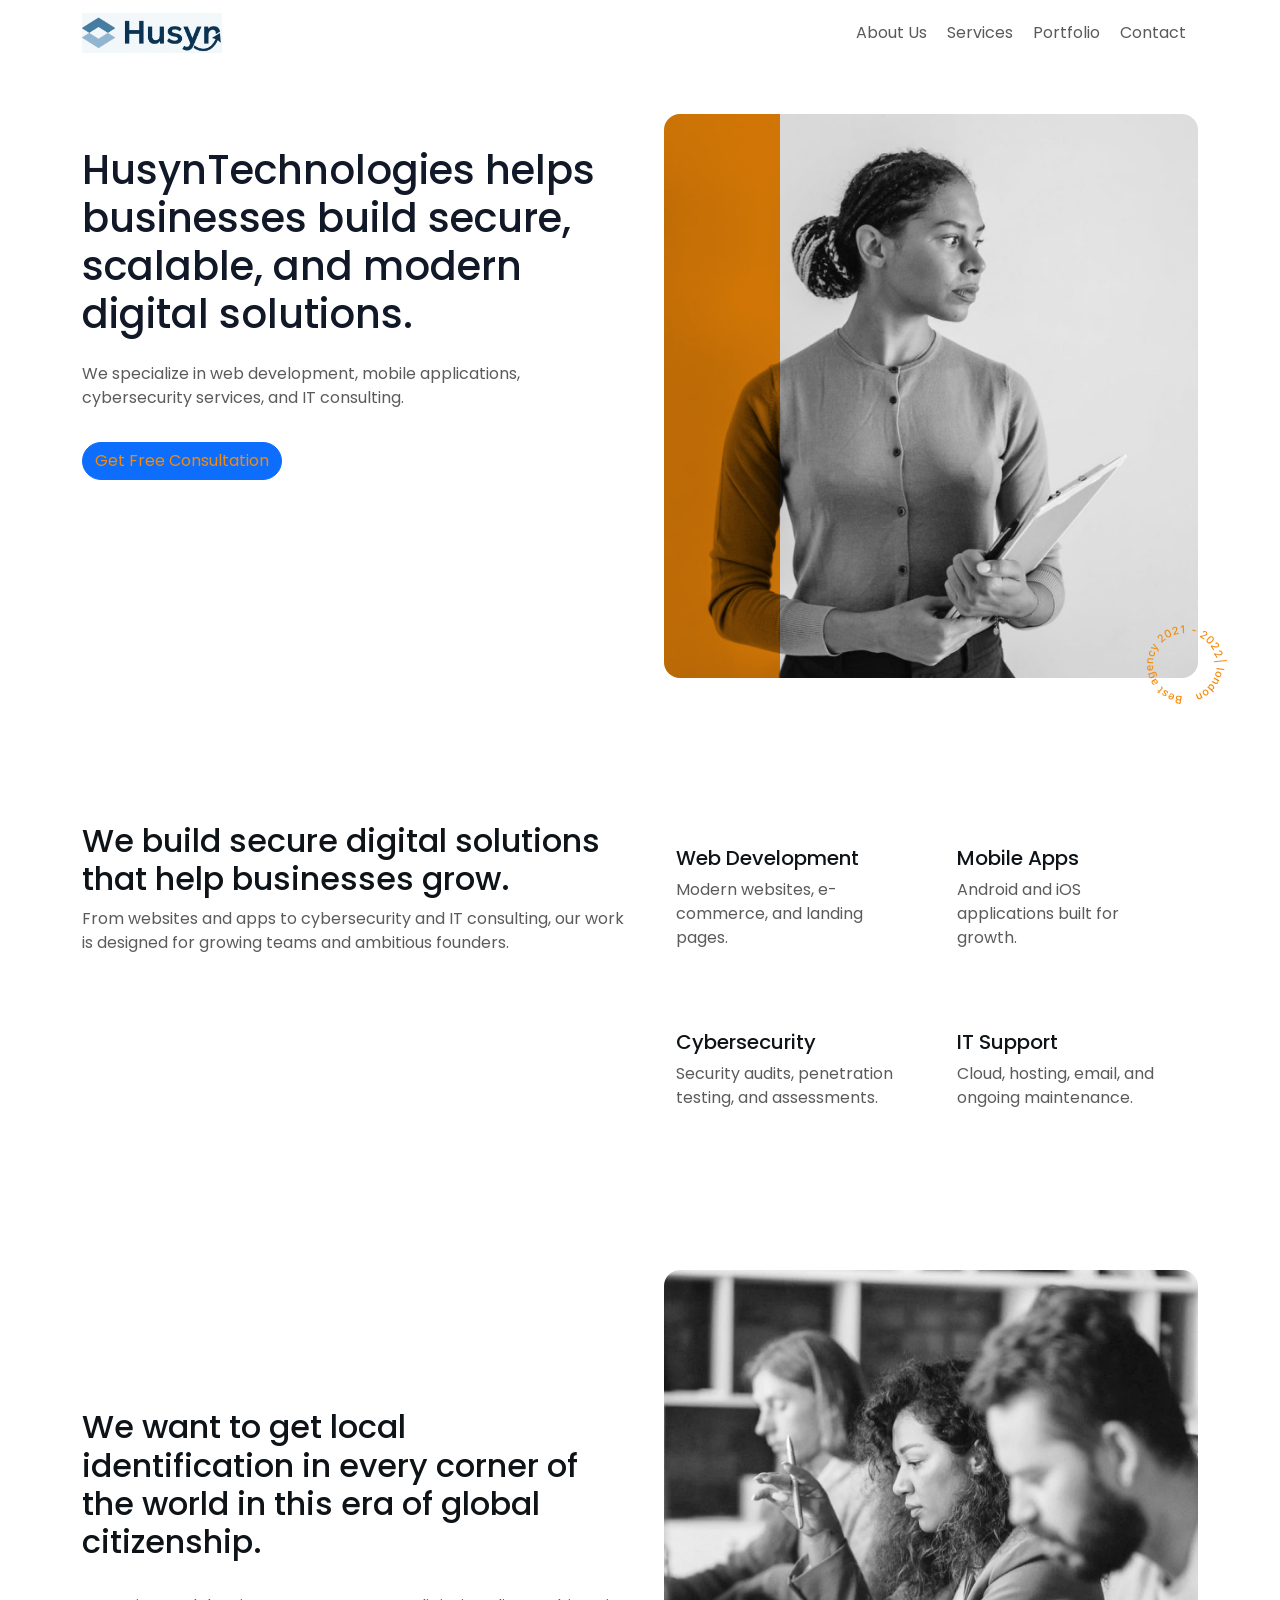
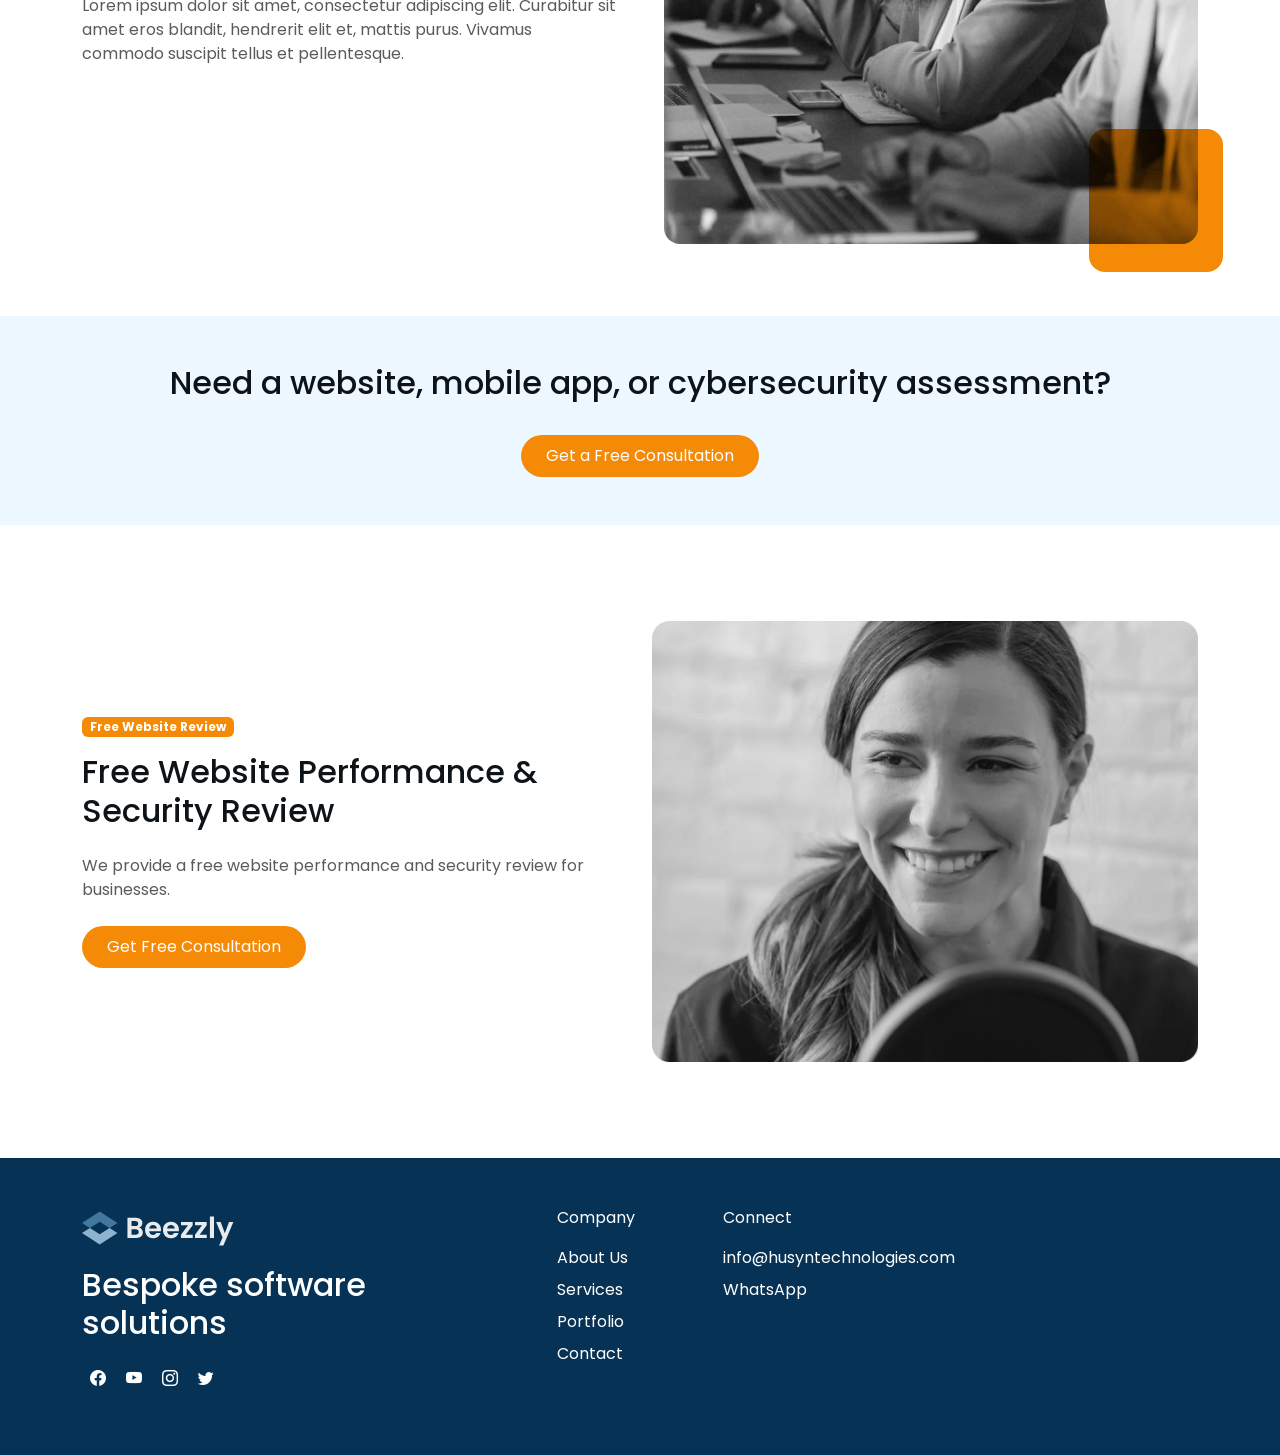
==== aboutUs.html @ f17c9bf9 "Add files via upload" ====
<!DOCTYPE html>
<html lang="en">
  <head>
    <meta charset="UTF-8" />
    <meta http-equiv="X-UA-Compatible" content="IE=edge" />
    <meta name="viewport" content="width=device-width, initial-scale=1.0" />
    <title>HusynTechnologies | About Us</title>
    <link rel="stylesheet" href="./app.css" />
    <link
      href="https://cdn.jsdelivr.net/npm/bootstrap@5.1.3/dist/css/bootstrap.min.css"
      rel="stylesheet"
      integrity="sha384-1BmE4kWBq78iYhFldvKuhfTAU6auU8tT94WrHftjDbrCEXSU1oBoqyl2QvZ6jIW3"
      crossorigin="anonymous"
    />
    <link
      rel="stylesheet"
      href="https://cdn.jsdelivr.net/npm/bootstrap-icons@1.8.1/font/bootstrap-icons.css"
    />
    <script src="./components/Navbar.js" defer></script>
  </head>
  <body>
    <div class="app">
      <!-- Navbar  -->
      <nav id="navbar" class="navbar navbar-expand-md navbar-light"></nav>
      <!-- Header  -->
      <div class="container-fluid py-4 py-md-5 light-bg overflow-hidden">
        <div class="container">
          <div class="row g-5">
            <div class="col-md-5 col-lg-6 py-3">
              <div>
                <h1 class="cl-blue-900 mt-3">
                  HusynTechnologies helps businesses build secure, scalable, and modern digital solutions.
                </h1>
                <p class="my-4">
                  We specialize in web development, mobile applications, cybersecurity services, and IT consulting.
                </p>
              </div>
              <div class="mt-4">
                <a
                  href="./contact.html"
                  type="button"
                  class="btn btn-primary my-2 rounded-pill"
                >
                  Get Free Consultation
                </a>
              </div>
            </div>
            <div class="col-md-7 col-lg-6 position-relative">
              <div class="img-bar"></div>
              <img
                src="./images/Circle.svg"
                alt=""
                class="overlay-img--circle p-br position-absolute"
              />
              <img
                class="img-fit-cover b-6"
                src="./images/hederImg-AbtUs.png"
                alt=""
                srcset=""
              />
            </div>
          </div>
        </div>
      </div>
      <!-- Feature section  -->
      <section class="container-fluid my-5 py-5 light-bg">
        <div class="container">
          <div class="row gy-4">
            <div class="col-12 col-md-6">
              <h2>We build secure digital solutions that help businesses grow.</h2>
              <p>
                From websites and apps to cybersecurity and IT consulting, our work is designed for growing teams and ambitious founders.
              </p>
            </div>
            <div class="col-12 col-md-6">
              <div class="row row-cols-1 row-cols-sm-2 g-3">
                <div class="col">
                  <div class="card border-0 b-6 p-4">
                    <h5>Web Development</h5>
                    <p>Modern websites, e-commerce, and landing pages.</p>
                  </div>
                </div>
                <div class="col">
                  <div class="card border-0 b-6 p-4">
                    <h5>Mobile Apps</h5>
                    <p>Android and iOS applications built for growth.</p>
                  </div>
                </div>
                <div class="col">
                  <div class="card border-0 b-6 p-4">
                    <h5>Cybersecurity</h5>
                    <p>Security audits, penetration testing, and assessments.</p>
                  </div>
                </div>
                <div class="col">
                  <div class="card border-0 b-6 p-4">
                    <h5>IT Support</h5>
                    <p>Cloud, hosting, email, and ongoing maintenance.</p>
                  </div>
                </div>
              </div>
            </div>
          </div>
        </div>
      </section>
      <!-- About section  -->
      <section class="container-fluid light-bg pb-5 overflow-hidden">
        <div class="container">
          <div class="row row-cols-2 gx-5 align-items-center">
            <div class="col-12 col-md-6">
              <h2>
                We want to get local identification in every corner of the world
                in this era of global citizenship.
              </h2>
              <p class="py-4">
                Lorem ipsum dolor sit amet, consectetur adipiscing elit.
                Curabitur sit amet eros blandit, hendrerit elit et, mattis
                purus. Vivamus commodo suscipit tellus et pellentesque.
              </p>
            </div>
            <div class="col-12 col-md-6 img-wrapper position-relative p-0">
              <div class="p-4">
                <div class="overlay-img--cubeLg position-absolute b-6"></div>
                <img
                  class="img-fit-cover b-6"
                  src="./images/AboutUs-AbtSec.png"
                  alt=""
                />
              </div>
            </div>
          </div>
        </div>
      </section>
      <section class="container-fluid py-5 bg-bluefaint light-bg text-center">
        <div class="container">
          <h2>Need a website, mobile app, or cybersecurity assessment?</h2>
          <a href="./contact.html" class="btn bg-brand-primay text-white rounded-pill px-4 py-2 mt-4">
            Get a Free Consultation
          </a>
        </div>
      </section>
      <!-- Video Section  -->
      <section
        id="videoSection"
        class="container-fluid py-5 my-md-3 my-lg-5"
      ></section>
      <!-- Footer  -->
      <footer
        id="footer"
        class="container-fluid bg-blueDark py-5 dark-bg"
      ></footer>
    </div>
    <!-- Bootstrap CDN link  -->
    <script
      src="https://cdn.jsdelivr.net/npm/bootstrap@5.1.3/dist/js/bootstrap.bundle.min.js"
      integrity="sha384-ka7Sk0Gln4gmtz2MlQnikT1wXgYsOg+OMhuP+IlRH9sENBO0LRn5q+8nbTov4+1p"
      crossorigin="anonymous"
    ></script>
    <!--  App.js file -->
    <script src="./app.js"></script>
    <!-- Component : video Section  -->
    <script src="./components/VideoSection.js"></script>
    <!-- Component : footer   -->
    <script src="./components/Footer.js"></script>
  </body>
</html>
---- app.css ----
@import url("https://fonts.googleapis.com/css2?family=Poppins:wght@100;200;300;400;500;600;700;800&display=swap");

* {
  font-family: "Poppins", sans-serif;
}
/* Brand Logo  */
.brand-logo {
  max-width: 140px;
}
.team-post {
  cursor: pointer;
}
.team-post:hover .team-detail {
  transform: translateY(0%);
  -webkit-transform: translateY(0%);
  -moz-transform: translateY(0%);
  -ms-transform: translateY(0%);
  -o-transform: translateY(0%);
}
.team-detail {
  position: absolute;
  bottom: 0;
  left: 0;
  right: 0;
  min-height: 70%;
  background: #161616da;
  transform: translateY(100%);
  -webkit-transform: translateY(100%);
  -moz-transform: translateY(100%);
  -ms-transform: translateY(100%);
  -o-transform: translateY(100%);
  transition: transform ease-in-out 500ms;
  -webkit-transition: transform ease-in-out 500ms;
  -moz-transition: transform ease-in-out 500ms;
  -ms-transition: transform ease-in-out 500ms;
  -o-transition: transform ease-in-out 500ms;
}

/* background  */
.dark-bg,
.dark-bg a {
  color: white;
}
.light-bg h1,
.light-bg h2,
.light-bg h3,
.light-bg h4,
.light-bg h5,
.light-bg h6 {
  color: #0d1317;
}
.light-bg p,
.light-bg li {
  color: #5b5b5b;
}
.light-bg span {
  color: rgba(57, 65, 73, 0.5);
}
.light-bg {
  color: #394149;
}
.light-bg a {
  color: #f58a07;
}
/* background Colors */
.bg-brand-primay {
  background: #f58a07 !important;
  color: white !important;
}
.bg-brand-primayfaint {
  color: #f58a07 !important;
  background: rgba(245, 138, 7, 0.1) !important;
}
.bg-bluefaint {
  background-color: #edf7ff !important;
}
.bg-blue-200 {
  background: rgba(210, 218, 237, 0.17) !important;
}
.bg-bluelight {
  background-color: #dceaf5;
}
.bg-blueDark {
  background: #063255;
}
/* btn, a */
a.bg-brand-primayfaint:hover {
  color: white !important;
  background-color: #f58a07 !important;
}
button.bg-brand-primay:hover,
a.bg-brand-primay:hover {
  background: #f89d2d !important;
}
a.cl-blue-900:hover {
  color: #325771 !important;
}
/* font weight  */
.fw-smbold {
  font-weight: 600 !important;
}

/* border */
.b-6 {
  border-radius: 16px !important;
  -webkit-border-radius: 16px !important;
  -moz-border-radius: 16px !important;
  -ms-border-radius: 16px !important;
  -o-border-radius: 16px !important;
}
/* color  */
.cl-white {
  color: white !important;
}
.cl-blue-900 {
  color: #111827 !important;
}
.cl-primary {
  color: #2563EB !important;
}
.cl-blue-700 {
  color: #2563EB;
}
.icon {
  color: #2563EB;
  font-size: 2rem;
}
.img-bar {
  position: absolute;
  left: 2;
  top: 0;
  bottom: 0;
  background: #f58a07;
  mix-blend-mode: multiply;
  width: 20%;
  z-index: 2;
  border-radius: 16px 0px 0px 16px;
  -webkit-border-radius: 16px 0px 0px 16px;
  -moz-border-radius: 16px 0px 0px 16px;
  -ms-border-radius: 16px 0px 0px 16px;
  -o-border-radius: 16px 0px 0px 16px;
}
.img-fit-cover {
  width: 100%;
  height: 100%;
  object-fit: cover;
  /* max-height: 560px; */
}

.p-tr {
  right: -3.6%;
  top: -5.6%;
}
.p-ru {
  right: -3.6%;
  top: 10%;
}
.p-rc {
  right: -6.5%;
  top: 50%;
}
.p-br {
  right: -0.8%;
  bottom: -4.6%;
}
.p-lu {
  left: -6.5%;
  top: 10%;
}
.p-lc {
  left: -6.5%;
  top: 50%;
}
.p-ld {
  left: -6.5%;
  bottom: 10%;
}
.overlay-img--circle {
  width: 5rem;
}
.overlay-img--ribbon {
  right: -1.6%;
  top: -2.6%;
}
.overlay-img--cubeLg {
  width: 23%;
  height: 23%;
  background: #f58a07;
  mix-blend-mode: multiply;
  right: -0.1%;
  bottom: -0.6%;
}
.overlay-img--cubeSm {
  width: 15%;
  height: 15%;
  background: #f58a07;
  mix-blend-mode: multiply;
}
.fs-7 {
  font-size: 14px !important;
}
@media screen and (max-width: 768px) {
  .overlay-img {
    width: 16vw;
    right: -1%;
    top: -0.9%;
  }
  .overlay-img--circle {
    width: 16vw;
  }
  .overlay-img--ribbon {
    width: 16vw;
    right: -2%;
    top: -1.2%;
  }
  .p-br,
  .p-tr {
    right: -2.6%;
  }
  .tab {
    font-size: 12px !important;
  }
}
@media screen and (max-width: 620px) {
  .p-br,
  .p-tr {
    right: -0.6%;
  }
}
button.bg-white {
  background-color: white;
  color: #f58a07;
}
.person-info span {
  font-size: 14px;
}

a {
  text-decoration: none !important;
}
form label {
  color: #9c9c9c;
}
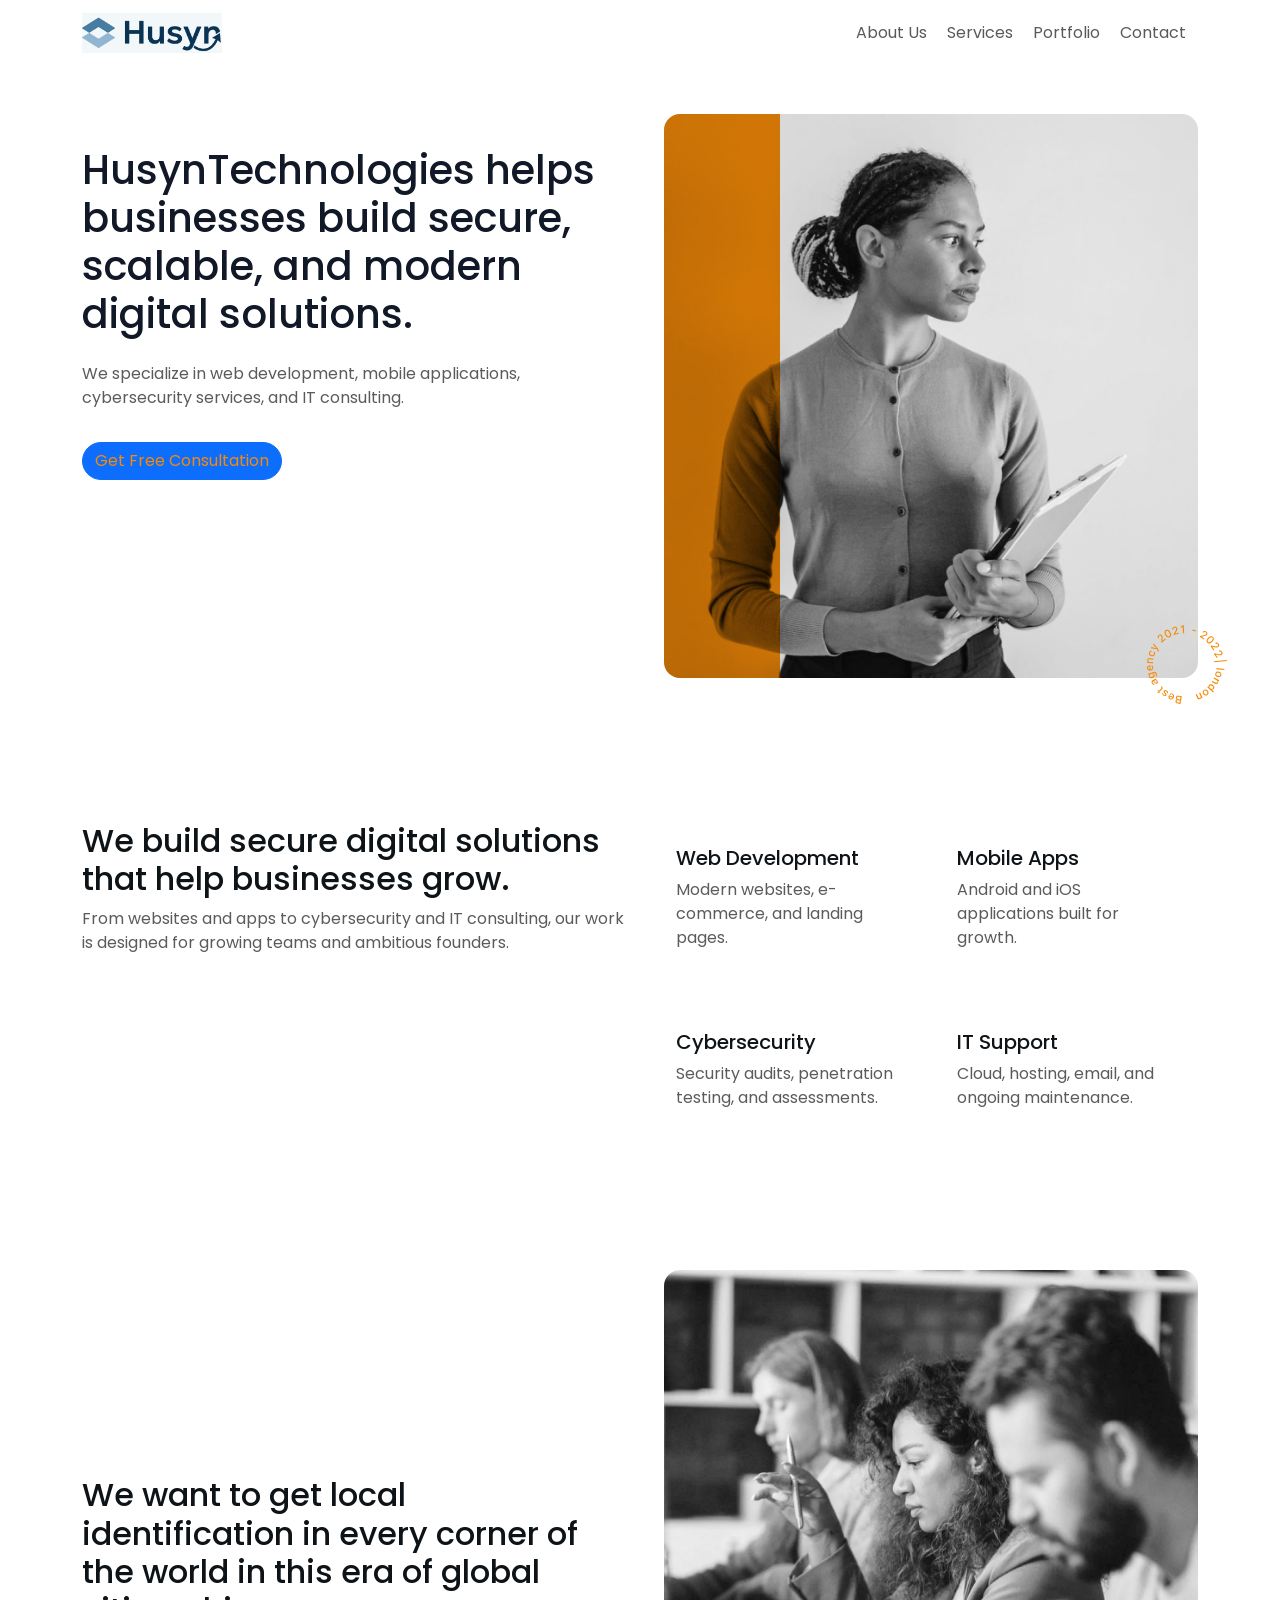
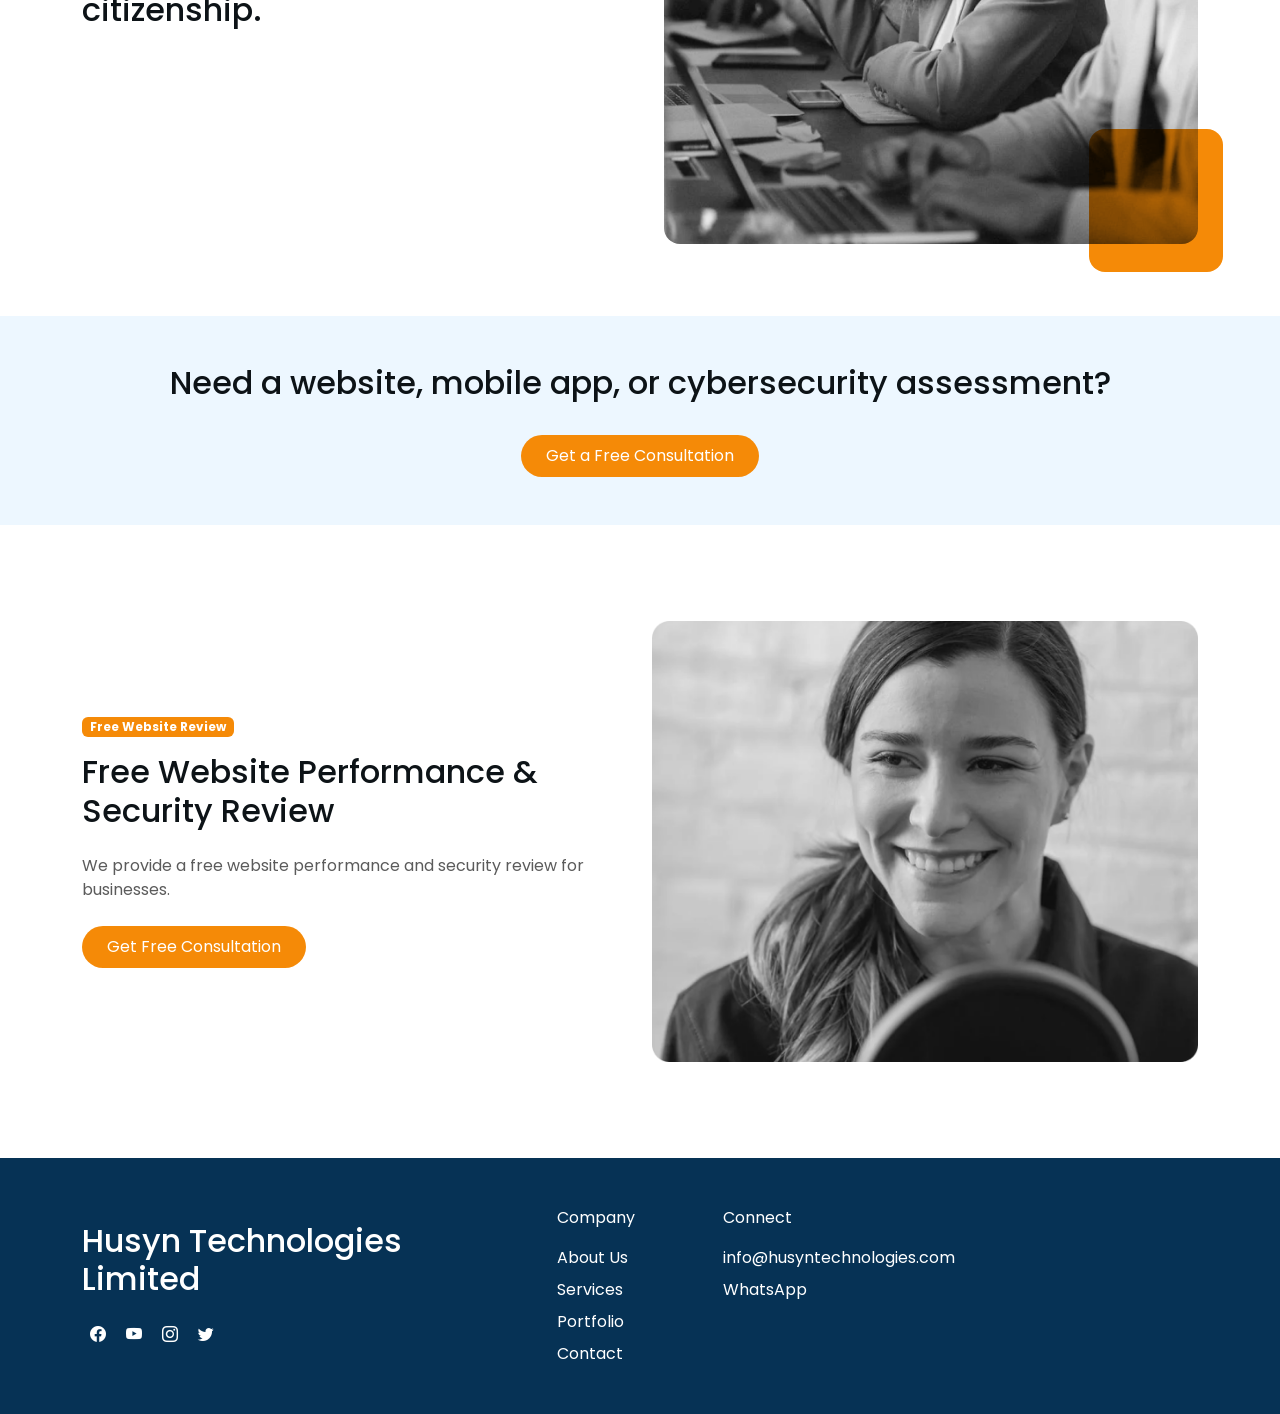
==== commit e6ccefe5: "Update aboutUs.html" ====
--- a/aboutUs.html
+++ b/aboutUs.html
@@ -112,11 +112,7 @@
                 We want to get local identification in every corner of the world
                 in this era of global citizenship.
               </h2>
-              <p class="py-4">
-                Lorem ipsum dolor sit amet, consectetur adipiscing elit.
-                Curabitur sit amet eros blandit, hendrerit elit et, mattis
-                purus. Vivamus commodo suscipit tellus et pellentesque.
-              </p>
+              
             </div>
             <div class="col-12 col-md-6 img-wrapper position-relative p-0">
               <div class="p-4">
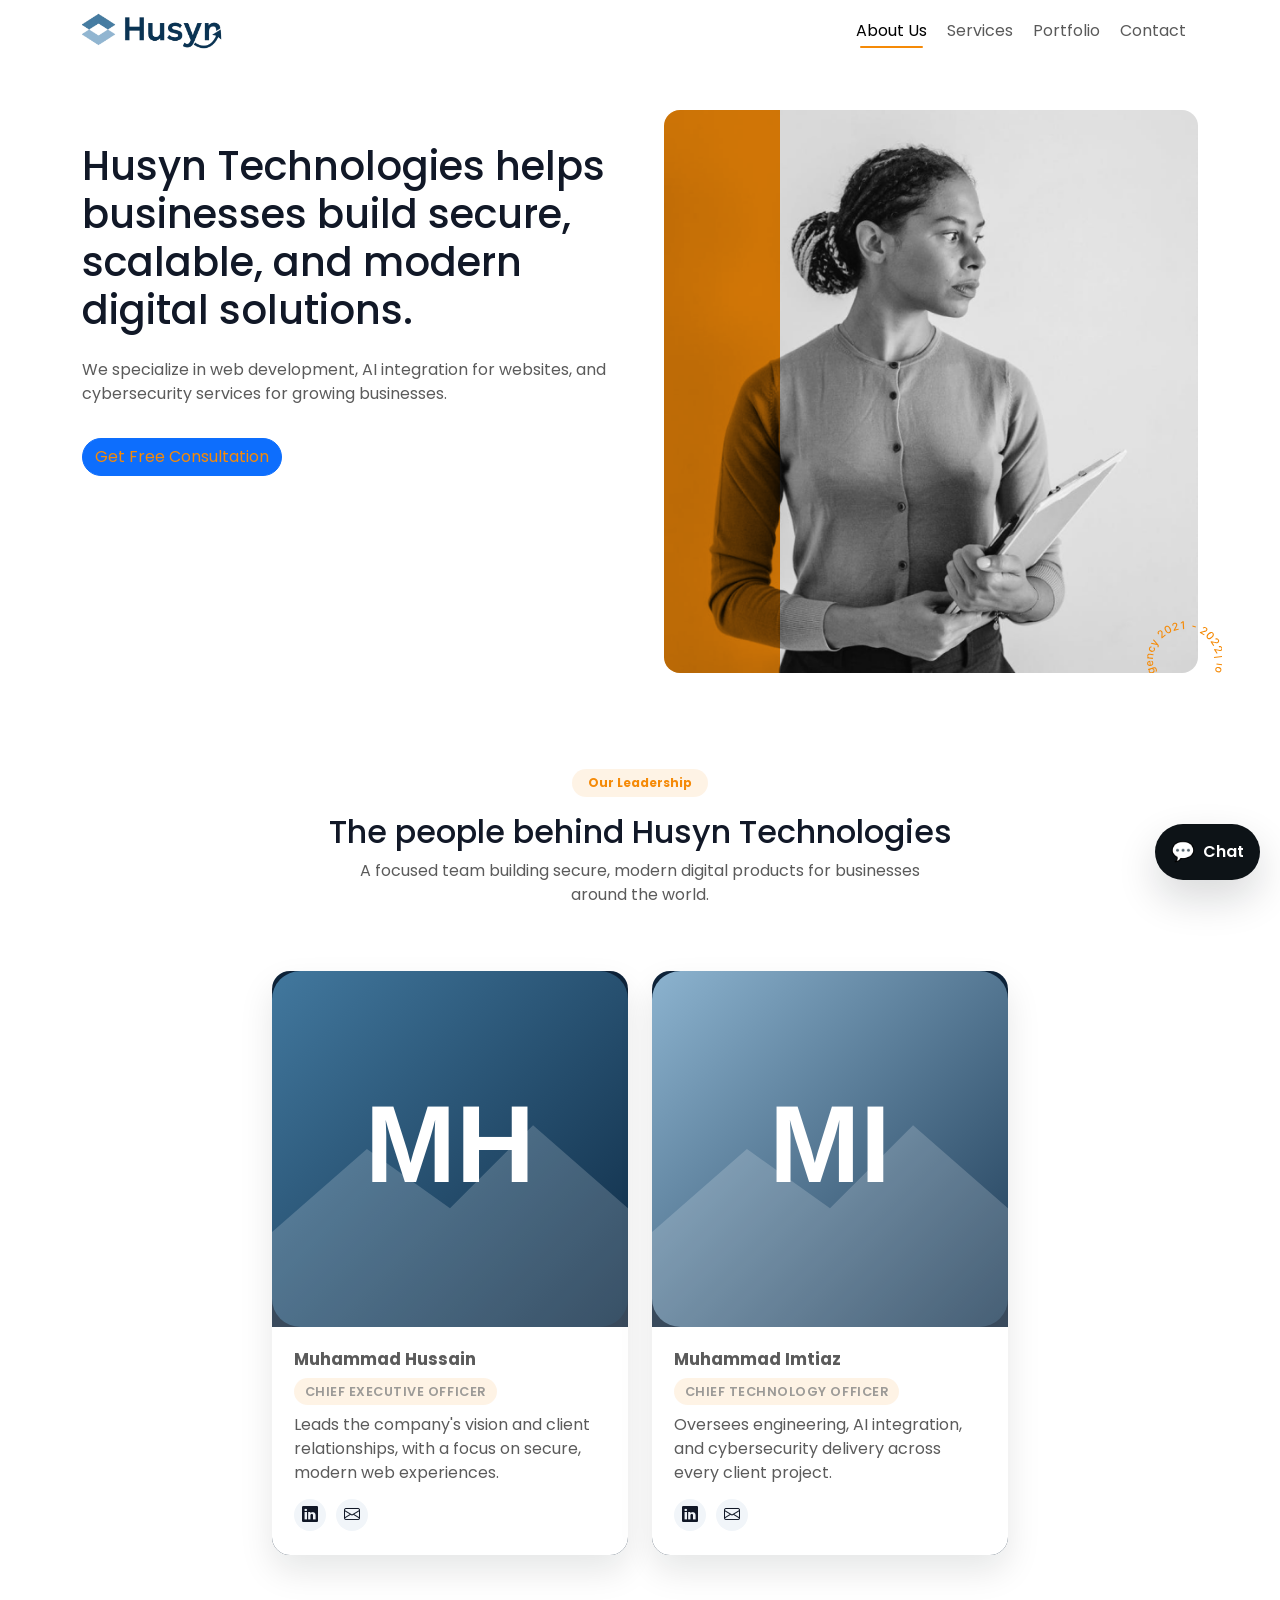
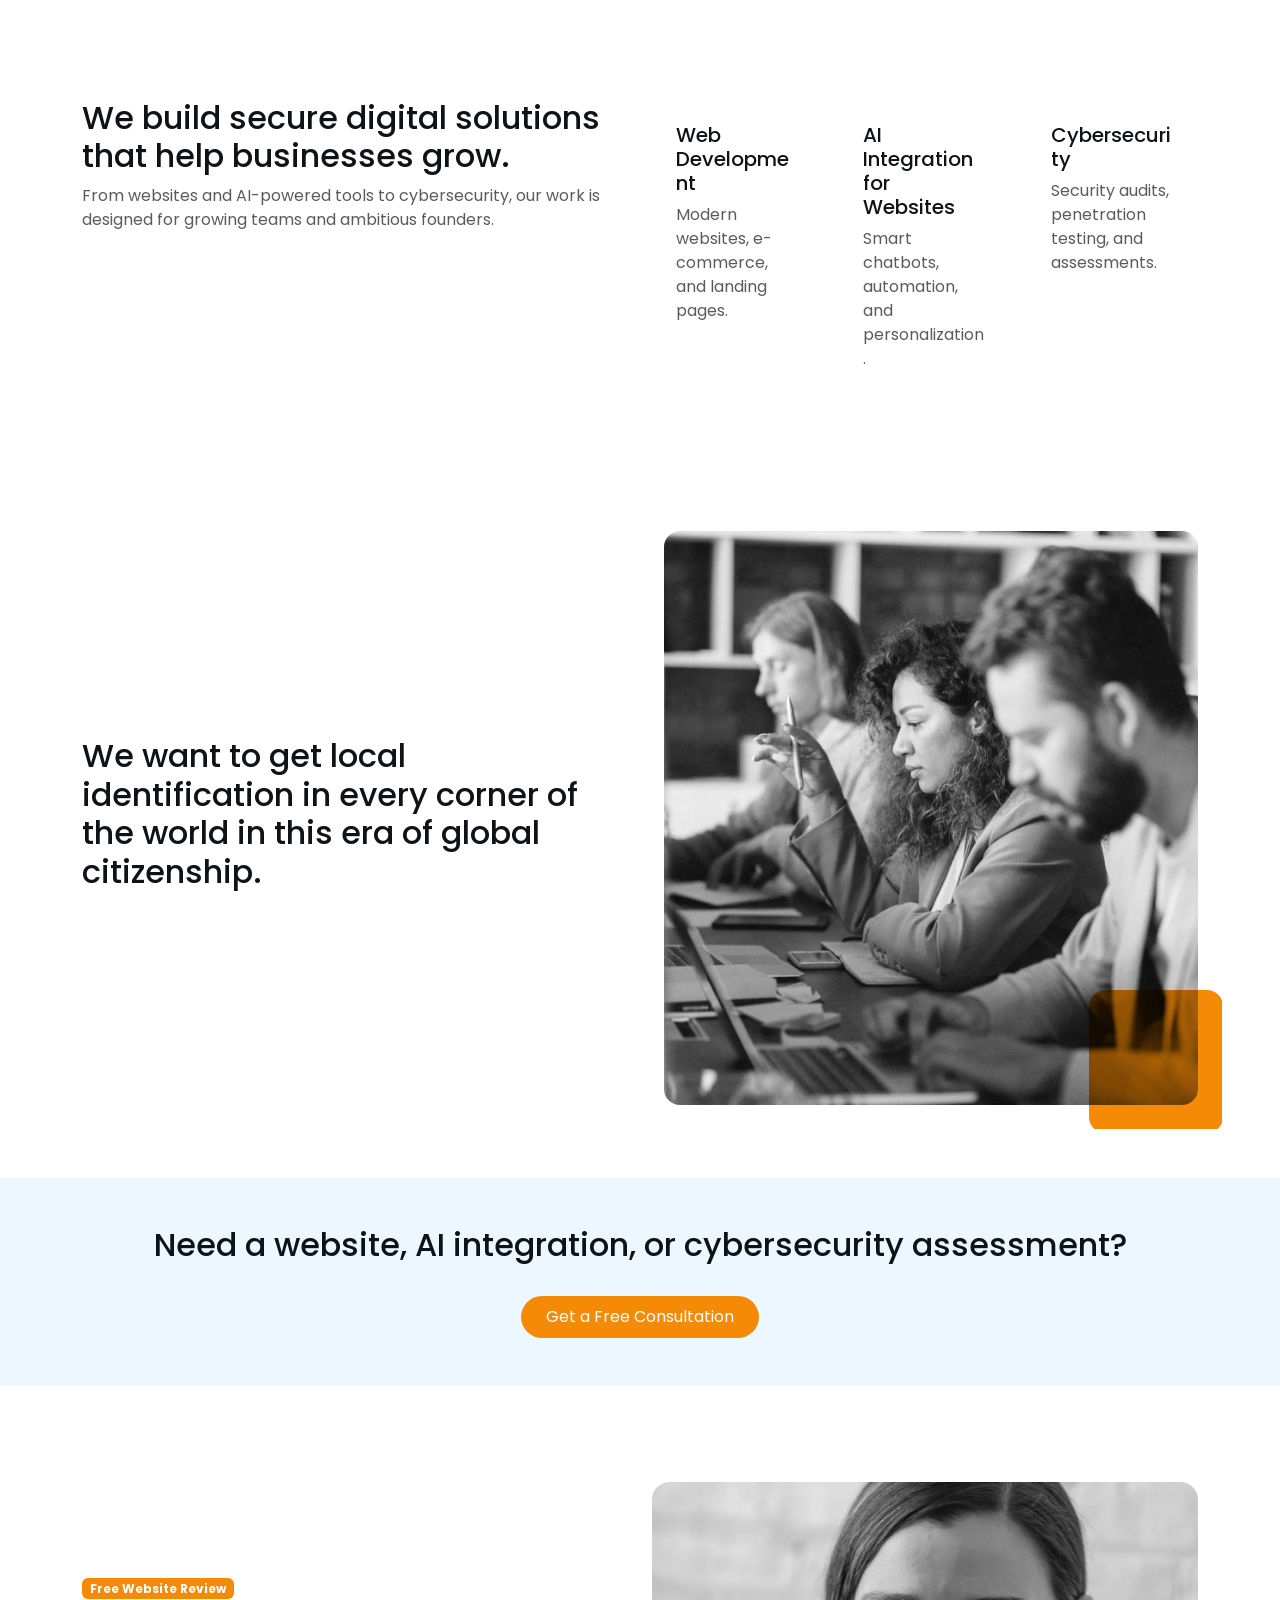
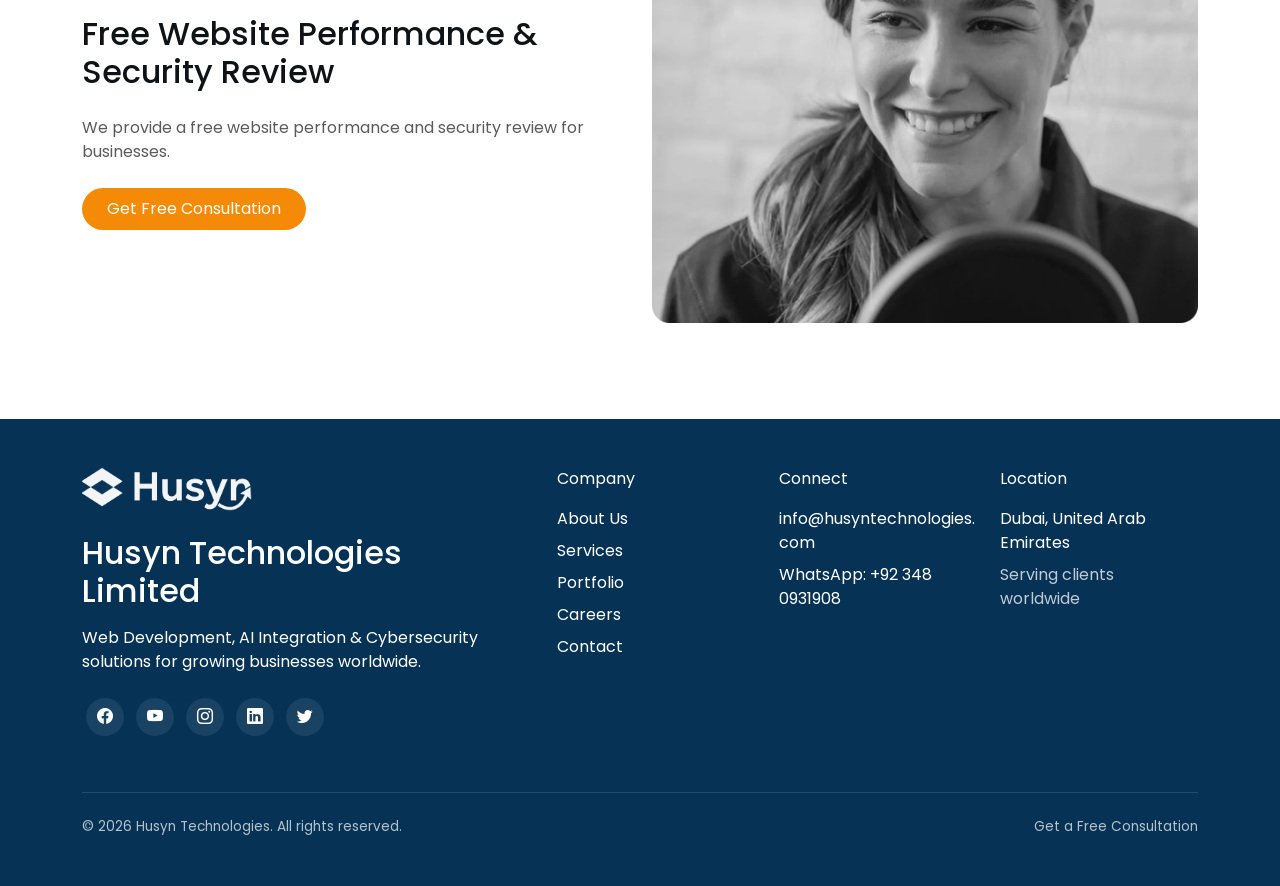
==== commit a6b0340a: "Move files from subdirectory to root level for GitHub Pages" ====
--- a/aboutUs.html
+++ b/aboutUs.html
@@ -4,7 +4,45 @@
     <meta charset="UTF-8" />
     <meta http-equiv="X-UA-Compatible" content="IE=edge" />
     <meta name="viewport" content="width=device-width, initial-scale=1.0" />
-    <title>HusynTechnologies | About Us</title>
+    <title>About Us | Husyn Technologies</title>
+    <meta
+      name="description"
+      content="Meet Husyn Technologies: a web development, AI integration, and cybersecurity team led by CEO Muhammad Hussain and CTO Muhammad Imtiaz, helping businesses grow online."
+    />
+    <meta
+      name="keywords"
+      content="about Husyn Technologies, web development company, AI integration company, cybersecurity company, Muhammad Hussain, Muhammad Imtiaz"
+    />
+    <meta name="robots" content="index, follow" />
+    <meta name="author" content="Husyn Technologies" />
+    <link rel="canonical" href="https://husyntechnologies.com/aboutUs.html" />
+    <meta name="theme-color" content="#063255" />
+
+    <meta property="og:type" content="website" />
+    <meta property="og:site_name" content="Husyn Technologies" />
+    <meta property="og:title" content="About Us | Husyn Technologies" />
+    <meta property="og:description" content="Meet the team behind Husyn Technologies and learn how we help businesses build secure, modern digital solutions." />
+    <meta property="og:url" content="https://husyntechnologies.com/aboutUs.html" />
+    <meta property="og:image" content="https://husyntechnologies.com/images/og-image.png" />
+    <meta name="twitter:card" content="summary_large_image" />
+    <meta name="twitter:title" content="About Us | Husyn Technologies" />
+    <meta name="twitter:description" content="Meet the team behind Husyn Technologies and learn how we help businesses build secure, modern digital solutions." />
+    <meta name="twitter:image" content="https://husyntechnologies.com/images/og-image.png" />
+
+    <link rel="icon" type="image/x-icon" href="./favicon.ico" />
+    <link rel="icon" type="image/png" sizes="32x32" href="./images/favicon-32x32.png" />
+    <link rel="icon" type="image/png" sizes="16x16" href="./images/favicon-16x16.png" />
+    <link rel="apple-touch-icon" sizes="180x180" href="./images/apple-touch-icon.png" />
+    <link rel="manifest" href="./site.webmanifest" />
+
+    <link rel="preconnect" href="https://fonts.googleapis.com" />
+    <link rel="preconnect" href="https://fonts.gstatic.com" crossorigin />
+    <link rel="preconnect" href="https://cdn.jsdelivr.net" crossorigin />
+    <link
+      href="https://fonts.googleapis.com/css2?family=Poppins:wght@100;200;300;400;500;600;700;800&display=swap"
+      rel="stylesheet"
+    />
+
     <link rel="stylesheet" href="./app.css" />
     <link
       href="https://cdn.jsdelivr.net/npm/bootstrap@5.1.3/dist/css/bootstrap.min.css"
@@ -17,11 +55,31 @@
       href="https://cdn.jsdelivr.net/npm/bootstrap-icons@1.8.1/font/bootstrap-icons.css"
     />
     <script src="./components/Navbar.js" defer></script>
+
+    <script type="application/ld+json">
+      {
+        "@context": "https://schema.org",
+        "@type": "AboutPage",
+        "name": "About Husyn Technologies",
+        "url": "https://husyntechnologies.com/aboutUs.html",
+        "mainEntity": {
+          "@type": "Organization",
+          "name": "Husyn Technologies",
+          "founder": [
+            { "@type": "Person", "name": "Muhammad Hussain", "jobTitle": "Chief Executive Officer" },
+            { "@type": "Person", "name": "Muhammad Imtiaz", "jobTitle": "Chief Technology Officer" }
+          ],
+          "address": { "@type": "PostalAddress", "addressLocality": "Dubai", "addressCountry": "AE" }
+        }
+      }
+    </script>
   </head>
   <body>
+    <a class="skip-link" href="#main-content">Skip to main content</a>
     <div class="app">
       <!-- Navbar  -->
       <nav id="navbar" class="navbar navbar-expand-md navbar-light"></nav>
+      <main id="main-content">
       <!-- Header  -->
       <div class="container-fluid py-4 py-md-5 light-bg overflow-hidden">
         <div class="container">
@@ -29,10 +87,10 @@
             <div class="col-md-5 col-lg-6 py-3">
               <div>
                 <h1 class="cl-blue-900 mt-3">
-                  HusynTechnologies helps businesses build secure, scalable, and modern digital solutions.
+                  Husyn Technologies helps businesses build secure, scalable, and modern digital solutions.
                 </h1>
                 <p class="my-4">
-                  We specialize in web development, mobile applications, cybersecurity services, and IT consulting.
+                  We specialize in web development, AI integration for websites, and cybersecurity services for growing businesses.
                 </p>
               </div>
               <div class="mt-4">
@@ -45,66 +103,119 @@
                 </a>
               </div>
             </div>
-            <div class="col-md-7 col-lg-6 position-relative">
+            <div class="col-md-7 col-lg-6 position-relative img-zoom">
               <div class="img-bar"></div>
               <img
                 src="./images/Circle.svg"
                 alt=""
                 class="overlay-img--circle p-br position-absolute"
+                loading="lazy"
               />
               <img
                 class="img-fit-cover b-6"
                 src="./images/hederImg-AbtUs.png"
-                alt=""
-                srcset=""
+                alt="Husyn Technologies team discussing a project plan"
+                width="616"
+                height="650"
+                fetchpriority="high"
               />
             </div>
           </div>
         </div>
       </div>
+      <!-- Leadership Section  -->
+      <section class="container-fluid py-5 light-bg reveal">
+        <div class="container">
+          <div class="row">
+            <div class="col-12 text-center mb-5">
+              <span class="badge bg-brand-primayfaint rounded-pill py-2 px-3 mb-3">Our Leadership</span>
+              <h2 class="cl-blue-900">The people behind Husyn Technologies</h2>
+              <p class="mx-auto" style="max-width: 38rem;">
+                A focused team building secure, modern digital products for businesses around the world.
+              </p>
+            </div>
+          </div>
+          <div class="row g-4 justify-content-center reveal-stagger is-visible">
+            <div class="col-12 col-sm-6 col-lg-4">
+              <div class="leader-card">
+                <img src="./images/avatar-ceo.svg" alt="Portrait placeholder for Muhammad Hussain, CEO of Husyn Technologies" loading="lazy" />
+                <div class="leader-card-body">
+                  <p class="leader-name">Muhammad Hussain</p>
+                  <span class="leader-role">Chief Executive Officer</span>
+                  <p class="mt-2 mb-0">
+                    Leads the company's vision and client relationships, with a focus on secure, modern web experiences.
+                  </p>
+                  <div class="leader-socials">
+                    <a href="https://www.linkedin.com/company/husyn-technologies/" target="_blank" rel="noopener" aria-label="Muhammad Hussain on LinkedIn">
+                      <i class="bi bi-linkedin" aria-hidden="true"></i>
+                    </a>
+                    <a href="mailto:info@husyntechnologies.com" aria-label="Email Muhammad Hussain">
+                      <i class="bi bi-envelope" aria-hidden="true"></i>
+                    </a>
+                  </div>
+                </div>
+              </div>
+            </div>
+            <div class="col-12 col-sm-6 col-lg-4">
+              <div class="leader-card">
+                <img src="./images/avatar-cto.svg" alt="Portrait placeholder for Muhammad Imtiaz, CTO of Husyn Technologies" loading="lazy" />
+                <div class="leader-card-body">
+                  <p class="leader-name">Muhammad Imtiaz</p>
+                  <span class="leader-role">Chief Technology Officer</span>
+                  <p class="mt-2 mb-0">
+                    Oversees engineering, AI integration, and cybersecurity delivery across every client project.
+                  </p>
+                  <div class="leader-socials">
+                    <a href="https://www.linkedin.com/company/husyn-technologies/" target="_blank" rel="noopener" aria-label="Muhammad Imtiaz on LinkedIn">
+                      <i class="bi bi-linkedin" aria-hidden="true"></i>
+                    </a>
+                    <a href="mailto:info@husyntechnologies.com" aria-label="Email Muhammad Imtiaz">
+                      <i class="bi bi-envelope" aria-hidden="true"></i>
+                    </a>
+                  </div>
+                </div>
+              </div>
+            </div>
+          </div>
+        </div>
+      </section>
       <!-- Feature section  -->
-      <section class="container-fluid my-5 py-5 light-bg">
+      <section class="container-fluid my-5 py-5 light-bg reveal">
         <div class="container">
           <div class="row gy-4">
             <div class="col-12 col-md-6">
               <h2>We build secure digital solutions that help businesses grow.</h2>
               <p>
-                From websites and apps to cybersecurity and IT consulting, our work is designed for growing teams and ambitious founders.
+                From websites and AI-powered tools to cybersecurity, our work is designed for growing teams and ambitious founders.
               </p>
             </div>
             <div class="col-12 col-md-6">
-              <div class="row row-cols-1 row-cols-sm-2 g-3">
+              <div class="row row-cols-1 row-cols-sm-3 g-3 reveal-stagger is-visible">
                 <div class="col">
-                  <div class="card border-0 b-6 p-4">
+                  <div class="card border-0 b-6 p-4 h-100">
                     <h5>Web Development</h5>
                     <p>Modern websites, e-commerce, and landing pages.</p>
                   </div>
                 </div>
                 <div class="col">
-                  <div class="card border-0 b-6 p-4">
-                    <h5>Mobile Apps</h5>
-                    <p>Android and iOS applications built for growth.</p>
+                  <div class="card border-0 b-6 p-4 h-100">
+                    <h5>AI Integration for Websites</h5>
+                    <p>Smart chatbots, automation, and personalization.</p>
                   </div>
                 </div>
                 <div class="col">
-                  <div class="card border-0 b-6 p-4">
+                  <div class="card border-0 b-6 p-4 h-100">
                     <h5>Cybersecurity</h5>
                     <p>Security audits, penetration testing, and assessments.</p>
                   </div>
                 </div>
-                <div class="col">
-                  <div class="card border-0 b-6 p-4">
-                    <h5>IT Support</h5>
-                    <p>Cloud, hosting, email, and ongoing maintenance.</p>
-                  </div>
-                </div>
               </div>
             </div>
           </div>
         </div>
       </section>
       <!-- About section  -->
-      <section class="container-fluid light-bg pb-5 overflow-hidden">
+      <section class="container-fluid light-bg pb-5 overflow-hidden reveal">
         <div class="container">
           <div class="row row-cols-2 gx-5 align-items-center">
             <div class="col-12 col-md-6">
@@ -112,24 +223,24 @@
                 We want to get local identification in every corner of the world
                 in this era of global citizenship.
               </h2>
-              
-            </div>
-            <div class="col-12 col-md-6 img-wrapper position-relative p-0">
+            </div>
+            <div class="col-12 col-md-6 img-wrapper position-relative p-0 img-zoom">
               <div class="p-4">
                 <div class="overlay-img--cubeLg position-absolute b-6"></div>
                 <img
                   class="img-fit-cover b-6"
                   src="./images/AboutUs-AbtSec.png"
-                  alt=""
+                  alt="Map graphic representing Husyn Technologies' global client base"
+                  loading="lazy"
                 />
               </div>
             </div>
           </div>
         </div>
       </section>
-      <section class="container-fluid py-5 bg-bluefaint light-bg text-center">
-        <div class="container">
-          <h2>Need a website, mobile app, or cybersecurity assessment?</h2>
+      <section class="container-fluid py-5 bg-bluefaint light-bg text-center reveal">
+        <div class="container">
+          <h2>Need a website, AI integration, or cybersecurity assessment?</h2>
           <a href="./contact.html" class="btn bg-brand-primay text-white rounded-pill px-4 py-2 mt-4">
             Get a Free Consultation
           </a>
@@ -138,8 +249,9 @@
       <!-- Video Section  -->
       <section
         id="videoSection"
-        class="container-fluid py-5 my-md-3 my-lg-5"
+        class="container-fluid py-5 my-md-3 my-lg-5 reveal"
       ></section>
+      </main>
       <!-- Footer  -->
       <footer
         id="footer"
@@ -152,6 +264,28 @@
       integrity="sha384-ka7Sk0Gln4gmtz2MlQnikT1wXgYsOg+OMhuP+IlRH9sENBO0LRn5q+8nbTov4+1p"
       crossorigin="anonymous"
     ></script>
+    <div class="chat-widget" id="chatWidget">
+      <button class="chat-widget-toggle" id="chatWidgetToggle" aria-label="Open chat" aria-expanded="false" aria-controls="chatWidgetPanel">
+        <span class="chat-widget-icon" aria-hidden="true">💬</span>
+        <span class="chat-widget-label">Chat</span>
+      </button>
+      <div class="chat-widget-panel" id="chatWidgetPanel" aria-hidden="true">
+        <div class="chat-widget-header">
+          <div>
+            <strong>Support Chat</strong>
+            <p>How can we help you today?</p>
+          </div>
+          <button type="button" class="chat-widget-close" id="chatWidgetClose" aria-label="Close chat">✕</button>
+        </div>
+        <div class="chat-widget-body" id="chatWidgetBody">
+          <div class="chat-message bot">Hi there! 👋 Ask me about our services, pricing, contact info, or business hours.</div>
+        </div>
+        <form class="chat-widget-form" id="chatWidgetForm">
+          <input type="text" id="chatWidgetInput" placeholder="Type your message..." aria-label="Type your message" />
+          <button type="submit" class="chat-widget-send">Send</button>
+        </form>
+      </div>
+    </div>
     <!--  App.js file -->
     <script src="./app.js"></script>
     <!-- Component : video Section  -->
--- a/app.css
+++ b/app.css
@@ -1,11 +1,51 @@
-@import url("https://fonts.googleapis.com/css2?family=Poppins:wght@100;200;300;400;500;600;700;800&display=swap");
-
 * {
   font-family: "Poppins", sans-serif;
+}
+
+:root {
+  --brand-navy: #0d1317;
+  --brand-blue-900: #111827;
+  --brand-blue-700: #2563eb;
+  --brand-accent: #f58a07;
+  --brand-blue-deep: #063255;
+  --ease-smooth: cubic-bezier(0.22, 1, 0.36, 1);
+}
+
+/* Smooth in-page scrolling for anchor links (e.g. "View Services") */
+html {
+  scroll-behavior: smooth;
+}
+@media (prefers-reduced-motion: reduce) {
+  html {
+    scroll-behavior: auto;
+  }
+}
+
+img {
+  max-width: 100%;
 }
 /* Brand Logo  */
 .brand-logo {
   max-width: 140px;
+  display: inline-block;
+  transition: transform 0.3s var(--ease-smooth), filter 0.3s ease;
+}
+.brand-logo img {
+  display: block;
+  width: 100%;
+  height: auto;
+}
+a.navbar-brand.brand-logo:hover,
+a.navbar-brand.brand-logo:focus-visible {
+  transform: scale(1.04);
+}
+footer .brand-logo {
+  max-width: 170px;
+  filter: brightness(0) invert(1);
+  opacity: 0.95;
+}
+footer .brand-logo:hover {
+  opacity: 1;
 }
 .team-post {
   cursor: pointer;
@@ -241,3 +281,646 @@
 form label {
   color: #9c9c9c;
 }
+
+.chat-widget {
+  position: fixed;
+  bottom: 20px;
+  right: 20px;
+  z-index: 9999;
+  display: flex;
+  flex-direction: column;
+  align-items: flex-end;
+  gap: 12px;
+}
+
+.chat-widget-toggle {
+  display: inline-flex;
+  align-items: center;
+  gap: 0.5rem;
+  padding: 0.85rem 1rem;
+  border: none;
+  border-radius: 999px;
+  background: #0d1317;
+  color: #ffffff;
+  font-weight: 600;
+  box-shadow: 0 18px 40px rgba(13, 19, 23, 0.16);
+  cursor: pointer;
+}
+
+.chat-widget-icon {
+  font-size: 1.2rem;
+}
+
+.chat-widget-panel {
+  width: 320px;
+  max-width: calc(100vw - 32px);
+  background: #ffffff;
+  border-radius: 22px;
+  box-shadow: 0 24px 80px rgba(13, 19, 23, 0.18);
+  overflow: hidden;
+  display: none;
+  flex-direction: column;
+}
+
+.chat-widget-panel.open {
+  display: flex;
+}
+
+.chat-widget-header {
+  display: flex;
+  align-items: center;
+  justify-content: space-between;
+  gap: 1rem;
+  padding: 1rem 1rem 0.75rem;
+  background: #0d1317;
+  color: #ffffff;
+}
+
+.chat-widget-header p {
+  margin: 0.15rem 0 0;
+  font-size: 0.9rem;
+  color: rgba(255, 255, 255, 0.8);
+}
+
+.chat-widget-close {
+  border: none;
+  background: transparent;
+  color: #ffffff;
+  font-size: 1rem;
+  cursor: pointer;
+}
+
+.chat-widget-body {
+  display: flex;
+  flex-direction: column;
+  gap: 0.75rem;
+  padding: 1rem;
+  max-height: 320px;
+  overflow-y: auto;
+  background: #f7fbff;
+}
+
+.chat-message {
+  padding: 0.85rem 1rem;
+  border-radius: 18px;
+  line-height: 1.5;
+  font-size: 0.95rem;
+  max-width: 85%;
+}
+
+.chat-message.bot {
+  align-self: flex-start;
+  background: #ffffff;
+  color: #111827;
+  box-shadow: 0 6px 18px rgba(16, 24, 40, 0.06);
+}
+
+.chat-message.user {
+  align-self: flex-end;
+  background: #0d1317;
+  color: #ffffff;
+  box-shadow: 0 12px 24px rgba(13, 19, 23, 0.12);
+}
+
+.chat-widget-form {
+  display: flex;
+  gap: 0.75rem;
+  padding: 1rem;
+  background: #ffffff;
+  border-top: 1px solid #e6eaf3;
+}
+
+.chat-widget-form input {
+  flex: 1;
+  min-width: 0;
+  padding: 0.85rem 1rem;
+  border: 1px solid #d1dae8;
+  border-radius: 14px;
+  font-size: 0.95rem;
+  color: #111827;
+}
+
+.chat-widget-form input:focus {
+  outline: none;
+  border-color: #f58a07;
+  box-shadow: 0 0 0 3px rgba(245, 138, 7, 0.12);
+}
+
+.chat-widget-send {
+  padding: 0.85rem 1rem;
+  border: none;
+  border-radius: 14px;
+  background: #f58a07;
+  color: #ffffff;
+  font-weight: 700;
+  cursor: pointer;
+}
+
+@media screen and (max-width: 640px) {
+  .chat-widget {
+    bottom: 16px;
+    left: 16px;
+    right: 16px;
+    align-items: center;
+  }
+
+  .chat-widget-panel {
+    width: 100%;
+    max-width: 100%;
+    border-radius: 20px;
+  }
+
+  .chat-widget-toggle {
+    width: 100%;
+    justify-content: center;
+  }
+}
+
+/* ===================================================================
+   Accessibility helpers
+=================================================================== */
+.skip-link {
+  position: absolute;
+  left: -999px;
+  top: 0;
+  z-index: 10000;
+  background: var(--brand-accent);
+  color: #ffffff;
+  padding: 0.75rem 1.25rem;
+  border-radius: 0 0 10px 0;
+  font-weight: 600;
+}
+.skip-link:focus {
+  left: 0;
+}
+a:focus-visible,
+button:focus-visible,
+input:focus-visible,
+textarea:focus-visible,
+[tabindex]:focus-visible {
+  outline: 2px solid var(--brand-accent);
+  outline-offset: 3px;
+}
+
+/* ===================================================================
+   Scroll-reveal animations
+=================================================================== */
+.reveal {
+  opacity: 0;
+  transform: translateY(28px);
+  transition: opacity 0.7s var(--ease-smooth), transform 0.7s var(--ease-smooth);
+  will-change: opacity, transform;
+}
+.reveal.is-visible {
+  opacity: 1;
+  transform: translateY(0);
+}
+.reveal-stagger > * {
+  opacity: 0;
+  transform: translateY(24px);
+  transition: opacity 0.6s var(--ease-smooth), transform 0.6s var(--ease-smooth);
+}
+.reveal-stagger.is-visible > * {
+  opacity: 1;
+  transform: translateY(0);
+}
+.reveal-stagger.is-visible > *:nth-child(1) { transition-delay: 0.03s; }
+.reveal-stagger.is-visible > *:nth-child(2) { transition-delay: 0.11s; }
+.reveal-stagger.is-visible > *:nth-child(3) { transition-delay: 0.19s; }
+.reveal-stagger.is-visible > *:nth-child(4) { transition-delay: 0.27s; }
+.reveal-stagger.is-visible > *:nth-child(5) { transition-delay: 0.35s; }
+.reveal-stagger.is-visible > *:nth-child(6) { transition-delay: 0.43s; }
+
+@media (prefers-reduced-motion: reduce) {
+  .reveal,
+  .reveal-stagger > * {
+    opacity: 1;
+    transform: none;
+    transition: none;
+  }
+  *,
+  *::before,
+  *::after {
+    animation-duration: 0.001ms !important;
+    transition-duration: 0.001ms !important;
+  }
+}
+
+/* ===================================================================
+   Hover micro-interactions: buttons, cards, links, nav, images
+=================================================================== */
+.btn {
+  transition: transform 0.28s var(--ease-smooth), box-shadow 0.28s var(--ease-smooth),
+    background-color 0.28s ease, color 0.28s ease;
+}
+.btn:hover,
+.btn:focus-visible {
+  transform: translateY(-3px);
+  box-shadow: 0 14px 28px rgba(13, 19, 23, 0.16);
+}
+.btn:active {
+  transform: translateY(-1px) scale(0.98);
+}
+
+.card {
+  transition: transform 0.35s var(--ease-smooth), box-shadow 0.35s var(--ease-smooth);
+}
+a .card:hover,
+.card.card-hover:hover {
+  transform: translateY(-7px);
+  box-shadow: 0 22px 44px rgba(13, 19, 23, 0.1);
+}
+
+.img-fit-cover {
+  transition: transform 0.6s var(--ease-smooth);
+}
+.img-zoom {
+  overflow: hidden;
+}
+.img-zoom:hover .img-fit-cover {
+  transform: scale(1.06);
+}
+.card-img-top {
+  transition: transform 0.6s var(--ease-smooth);
+}
+.img-zoom:hover .card-img-top {
+  transform: scale(1.06);
+}
+.portfolio-thumb {
+  height: 220px;
+  overflow: hidden;
+}
+.portfolio-thumb img {
+  width: 100%;
+  height: 100%;
+  object-fit: cover;
+}
+
+.navbar-nav .nav-link {
+  position: relative;
+  transition: color 0.25s ease;
+}
+.navbar-nav .nav-link::after {
+  content: "";
+  position: absolute;
+  left: 0.75rem;
+  right: 0.75rem;
+  bottom: 0.15rem;
+  height: 2px;
+  background: var(--brand-accent);
+  border-radius: 2px;
+  transform: scaleX(0);
+  transform-origin: left;
+  transition: transform 0.3s var(--ease-smooth);
+}
+.navbar-nav .nav-link:hover::after,
+.navbar-nav .nav-link.active::after {
+  transform: scaleX(1);
+}
+
+.navbar-toggler {
+  transition: transform 0.25s ease;
+}
+.navbar-toggler:hover {
+  transform: scale(1.06);
+}
+
+a[class*="card-link"],
+.service-section-wrappper a,
+section a:not(.btn):not(.navbar-brand):not(.nav-link) {
+  position: relative;
+  transition: color 0.25s ease;
+}
+
+.badge {
+  transition: transform 0.3s var(--ease-smooth);
+}
+.badge:hover {
+  transform: translateY(-2px);
+}
+
+/* Industry / feature mini-cards lift slightly on hover for a tactile feel */
+.row .card.border-0.b-6:hover {
+  transform: translateY(-6px);
+  box-shadow: 0 18px 36px rgba(13, 19, 23, 0.08);
+}
+
+/* Social icons in footer */
+.brand-socials a {
+  display: inline-flex;
+  align-items: center;
+  justify-content: center;
+  width: 38px;
+  height: 38px;
+  border-radius: 50%;
+  background: rgba(255, 255, 255, 0.08);
+  transition: transform 0.3s var(--ease-smooth), background-color 0.3s ease;
+}
+.brand-socials a:hover,
+.brand-socials a:focus-visible {
+  background: var(--brand-accent);
+  transform: translateY(-3px) scale(1.05);
+}
+
+/* ===================================================================
+   Testimonials section
+=================================================================== */
+.testimonial-card {
+  background: #ffffff;
+  border-radius: 18px;
+  padding: 2rem;
+  height: 100%;
+  box-shadow: 0 12px 30px rgba(13, 19, 23, 0.06);
+  border: 1px solid rgba(13, 19, 23, 0.05);
+  transition: transform 0.35s var(--ease-smooth), box-shadow 0.35s var(--ease-smooth);
+}
+.testimonial-card:hover {
+  transform: translateY(-8px);
+  box-shadow: 0 26px 48px rgba(13, 19, 23, 0.12);
+}
+.testimonial-stars {
+  color: var(--brand-accent);
+  font-size: 0.95rem;
+  letter-spacing: 2px;
+}
+.testimonial-quote {
+  color: #394149;
+  font-size: 1.02rem;
+  line-height: 1.7;
+  margin: 1rem 0 1.5rem;
+}
+.testimonial-author {
+  display: flex;
+  align-items: center;
+  gap: 0.85rem;
+}
+.avatar-initial {
+  width: 48px;
+  height: 48px;
+  min-width: 48px;
+  border-radius: 50%;
+  display: inline-flex;
+  align-items: center;
+  justify-content: center;
+  font-weight: 700;
+  font-size: 0.95rem;
+  color: #ffffff;
+  background: linear-gradient(135deg, #42789e, #0d2a44);
+}
+.avatar-initial.alt-1 {
+  background: linear-gradient(135deg, #8cb3cf, #1d3b56);
+}
+.avatar-initial.alt-2 {
+  background: linear-gradient(135deg, #f58a07, #b9620a);
+}
+.testimonial-author-name {
+  font-weight: 600;
+  color: #111827;
+  margin: 0;
+}
+.testimonial-author-role {
+  font-size: 0.85rem;
+  color: #5b5b5b;
+  margin: 0;
+}
+.testimonial-quote-icon {
+  color: var(--brand-accent);
+  font-size: 1.6rem;
+  opacity: 0.5;
+  line-height: 1;
+}
+
+/* ===================================================================
+   Leadership / team section
+=================================================================== */
+.leader-card {
+  position: relative;
+  border-radius: 18px;
+  overflow: hidden;
+  background: #0d2238;
+  box-shadow: 0 16px 34px rgba(13, 19, 23, 0.1);
+  transition: transform 0.35s var(--ease-smooth), box-shadow 0.35s var(--ease-smooth);
+}
+.leader-card:hover {
+  transform: translateY(-8px);
+  box-shadow: 0 26px 50px rgba(13, 19, 23, 0.16);
+}
+.leader-card img {
+  display: block;
+  width: 100%;
+  aspect-ratio: 1 / 1;
+  object-fit: cover;
+  transition: transform 0.5s var(--ease-smooth);
+}
+.leader-card:hover img {
+  transform: scale(1.05);
+}
+.leader-card-body {
+  padding: 1.25rem 1.4rem 1.5rem;
+  background: #ffffff;
+}
+.leader-name {
+  font-weight: 700;
+  font-size: 1.05rem;
+  color: #111827;
+  margin: 0;
+}
+.leader-role {
+  display: inline-block;
+  margin-top: 0.35rem;
+  font-size: 0.8rem;
+  font-weight: 600;
+  letter-spacing: 0.04em;
+  text-transform: uppercase;
+  color: var(--brand-accent);
+  background: rgba(245, 138, 7, 0.1);
+  padding: 0.25rem 0.65rem;
+  border-radius: 999px;
+}
+.leader-socials {
+  margin-top: 0.85rem;
+  display: flex;
+  gap: 0.6rem;
+}
+.leader-socials a {
+  display: inline-flex;
+  align-items: center;
+  justify-content: center;
+  width: 32px;
+  height: 32px;
+  border-radius: 50%;
+  background: #f1f5f9;
+  color: #111827;
+  transition: background-color 0.25s ease, color 0.25s ease, transform 0.25s ease;
+}
+.leader-socials a:hover {
+  background: var(--brand-accent);
+  color: #ffffff;
+  transform: translateY(-2px);
+}
+
+/* ===================================================================
+   Service icon / illustration cards
+=================================================================== */
+.service-illustration {
+  border-radius: 16px;
+  overflow: hidden;
+  box-shadow: 0 18px 40px rgba(13, 19, 23, 0.12);
+}
+.service-illustration img,
+.service-illustration svg {
+  display: block;
+  width: 100%;
+  height: auto;
+}
+
+/* ===================================================================
+   Chat widget enhancements
+=================================================================== */
+.chat-widget-toggle {
+  transition: transform 0.3s var(--ease-smooth), box-shadow 0.3s ease;
+  animation: chatPulse 2.6s ease-in-out infinite;
+}
+.chat-widget-toggle:hover {
+  transform: translateY(-3px) scale(1.04);
+}
+@keyframes chatPulse {
+  0%, 100% { box-shadow: 0 18px 40px rgba(13, 19, 23, 0.16), 0 0 0 0 rgba(245, 138, 7, 0.35); }
+  50% { box-shadow: 0 18px 40px rgba(13, 19, 23, 0.16), 0 0 0 8px rgba(245, 138, 7, 0); }
+}
+@media (prefers-reduced-motion: reduce) {
+  .chat-widget-toggle {
+    animation: none;
+  }
+}
+
+.chat-widget-panel {
+  transform-origin: bottom right;
+  animation: chatPanelIn 0.28s var(--ease-smooth);
+}
+@keyframes chatPanelIn {
+  from { opacity: 0; transform: scale(0.9) translateY(12px); }
+  to { opacity: 1; transform: scale(1) translateY(0); }
+}
+
+.chat-message {
+  animation: chatMsgIn 0.3s var(--ease-smooth);
+}
+@keyframes chatMsgIn {
+  from { opacity: 0; transform: translateY(8px); }
+  to { opacity: 1; transform: translateY(0); }
+}
+
+.chat-typing {
+  align-self: flex-start;
+  display: inline-flex;
+  align-items: center;
+  gap: 4px;
+  background: #ffffff;
+  padding: 0.85rem 1rem;
+  border-radius: 18px;
+  box-shadow: 0 6px 18px rgba(16, 24, 40, 0.06);
+}
+.chat-typing span {
+  width: 6px;
+  height: 6px;
+  border-radius: 50%;
+  background: #9aa7b5;
+  display: inline-block;
+  animation: chatTypingDot 1.1s infinite ease-in-out;
+}
+.chat-typing span:nth-child(2) { animation-delay: 0.15s; }
+.chat-typing span:nth-child(3) { animation-delay: 0.3s; }
+@keyframes chatTypingDot {
+  0%, 60%, 100% { transform: translateY(0); opacity: 0.5; }
+  30% { transform: translateY(-4px); opacity: 1; }
+}
+
+.chat-quick-replies {
+  display: flex;
+  flex-wrap: wrap;
+  gap: 0.5rem;
+  padding: 0 1rem 1rem;
+}
+.chat-quick-reply {
+  border: 1px solid #d1dae8;
+  background: #ffffff;
+  color: #111827;
+  font-size: 0.82rem;
+  padding: 0.45rem 0.85rem;
+  border-radius: 999px;
+  cursor: pointer;
+  transition: background-color 0.25s ease, color 0.25s ease, transform 0.25s ease, border-color 0.25s ease;
+}
+.chat-quick-reply:hover,
+.chat-quick-reply:focus-visible {
+  background: var(--brand-accent);
+  border-color: var(--brand-accent);
+  color: #ffffff;
+  transform: translateY(-2px);
+}
+.chat-message a {
+  color: var(--brand-accent);
+  text-decoration: underline !important;
+  font-weight: 600;
+}
+.chat-message.user a {
+  color: #ffd9a3;
+}
+
+.chat-widget-toggle .chat-widget-icon {
+  transition: transform 0.3s var(--ease-smooth);
+}
+.chat-widget-panel.open ~ .chat-widget-toggle .chat-widget-icon,
+.chat-widget-toggle.is-active .chat-widget-icon {
+  transform: rotate(90deg);
+}
+
+/* ===================================================================
+   Footer bottom bar
+=================================================================== */
+.footer-bottom-bar {
+  border-top: 1px solid rgba(255, 255, 255, 0.12);
+  margin-top: 2.5rem;
+  padding-top: 1.5rem;
+  font-size: 0.85rem;
+  color: rgba(255, 255, 255, 0.7);
+  display: flex;
+  flex-wrap: wrap;
+  gap: 0.75rem;
+  justify-content: space-between;
+}
+.footer-bottom-bar a {
+  color: rgba(255, 255, 255, 0.7);
+}
+.footer-bottom-bar a:hover {
+  color: #ffffff;
+}
+footer a,
+footer .row .col,
+footer [class*="col-"] {
+  overflow-wrap: anywhere;
+  word-break: break-word;
+}
+
+/* Form polish */
+.form-control {
+  transition: box-shadow 0.25s ease, border-color 0.25s ease;
+}
+.form-control:focus {
+  box-shadow: 0 0 0 3px rgba(245, 138, 7, 0.15);
+}
+.form-success {
+  display: none;
+  align-items: center;
+  gap: 0.6rem;
+  background: rgba(34, 197, 94, 0.1);
+  color: #15803d;
+  border-radius: 12px;
+  padding: 0.9rem 1.1rem;
+  font-weight: 600;
+  margin-top: 1rem;
+}
+.form-success.show {
+  display: flex;
+}
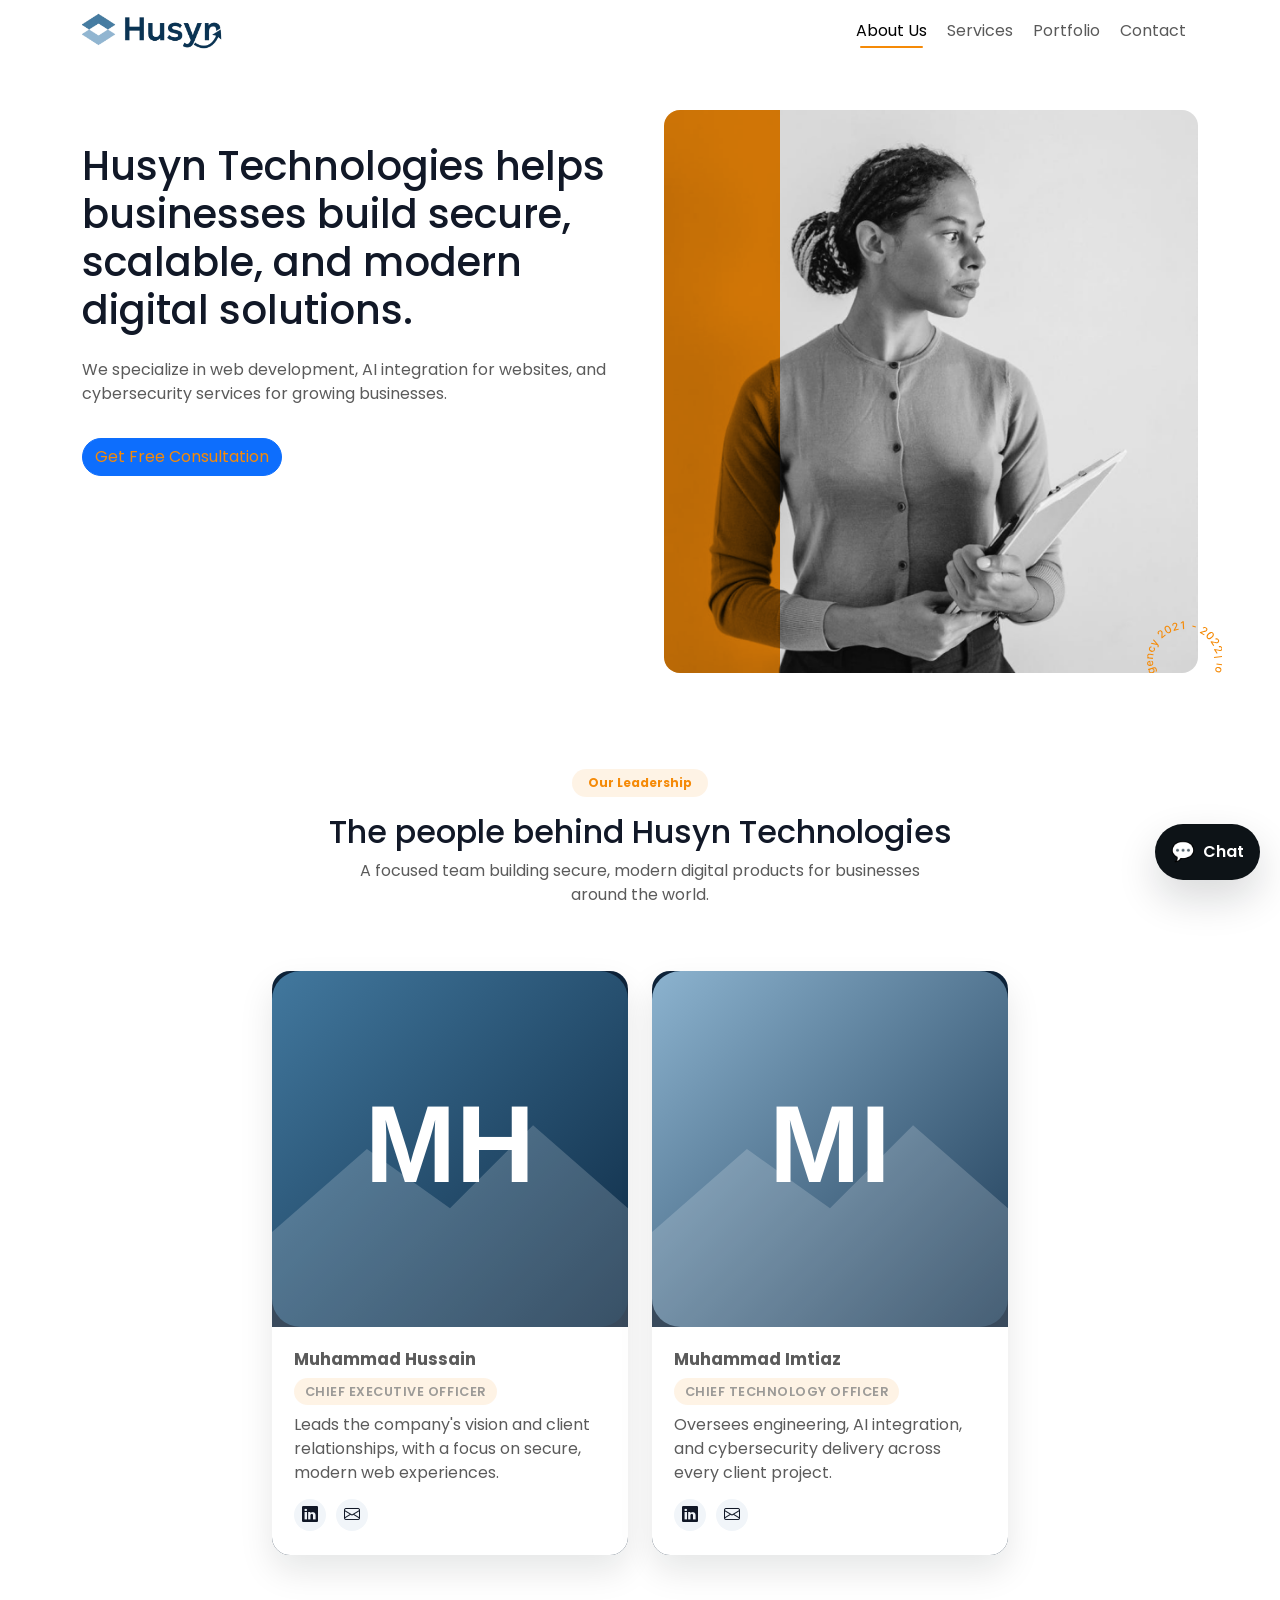
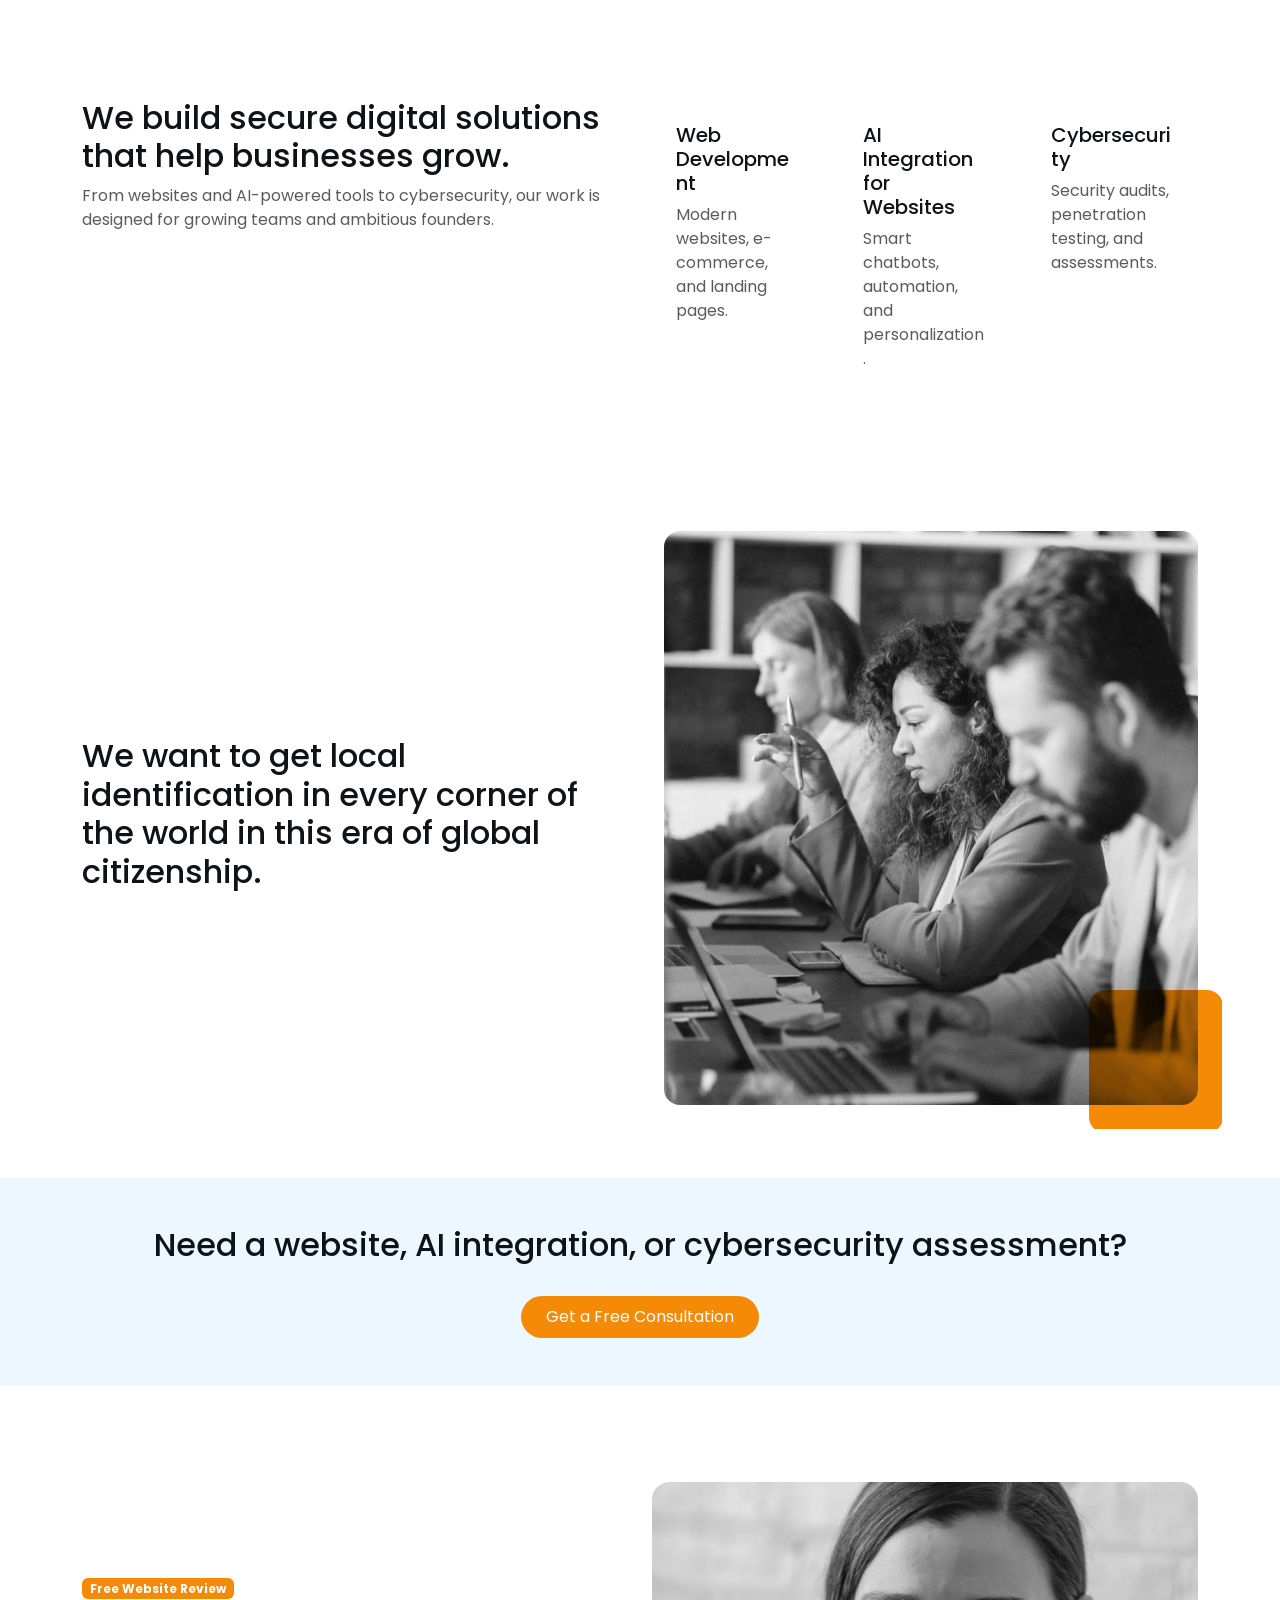
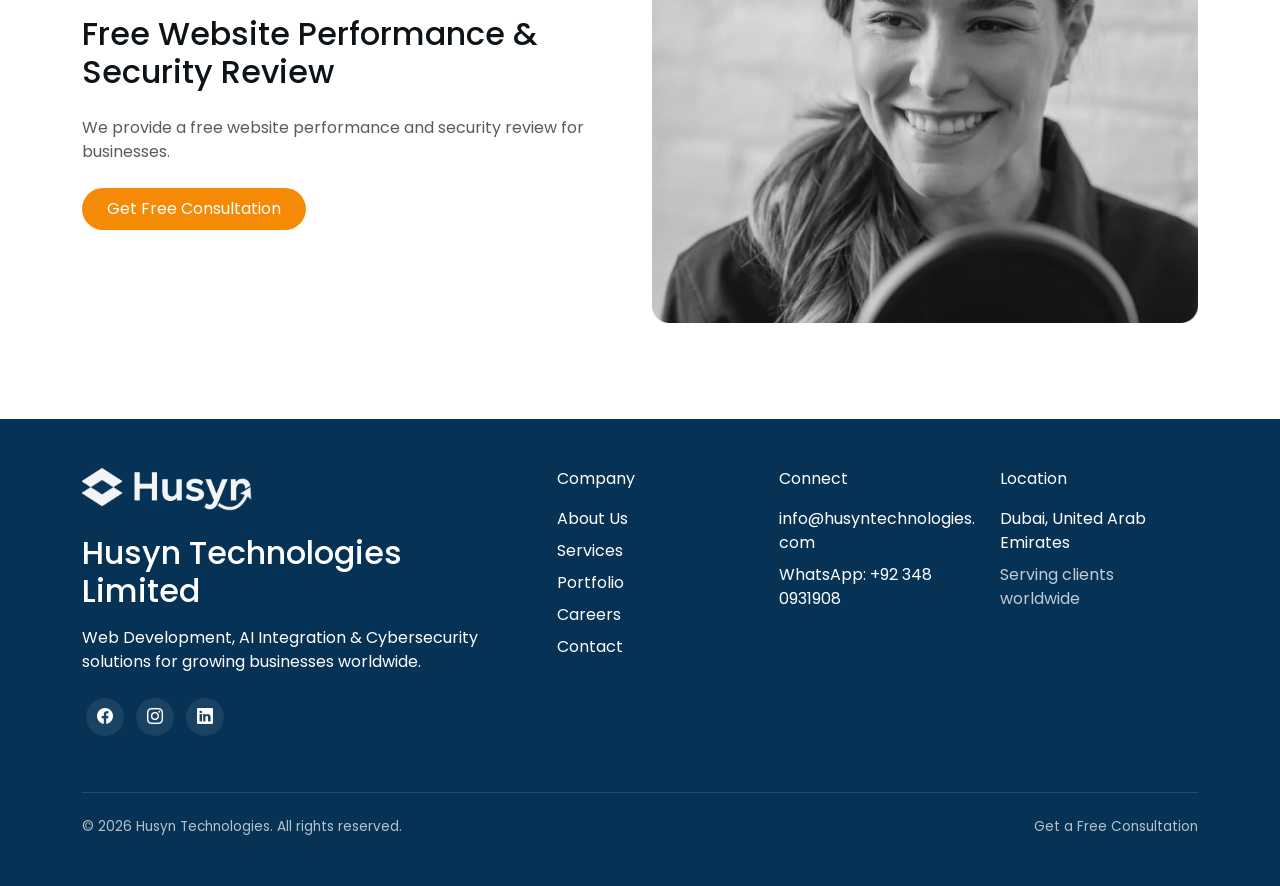
==== commit ef5ce19f: "social media and personal links added" ====
--- a/aboutUs.html
+++ b/aboutUs.html
@@ -146,7 +146,7 @@
                     Leads the company's vision and client relationships, with a focus on secure, modern web experiences.
                   </p>
                   <div class="leader-socials">
-                    <a href="https://www.linkedin.com/company/husyn-technologies/" target="_blank" rel="noopener" aria-label="Muhammad Hussain on LinkedIn">
+                    <a href="https://www.linkedin.com/in/muhammad-hussain-in/" target="_blank" rel="noopener" aria-label="Muhammad Hussain on LinkedIn">
                       <i class="bi bi-linkedin" aria-hidden="true"></i>
                     </a>
                     <a href="mailto:info@husyntechnologies.com" aria-label="Email Muhammad Hussain">
@@ -166,7 +166,7 @@
                     Oversees engineering, AI integration, and cybersecurity delivery across every client project.
                   </p>
                   <div class="leader-socials">
-                    <a href="https://www.linkedin.com/company/husyn-technologies/" target="_blank" rel="noopener" aria-label="Muhammad Imtiaz on LinkedIn">
+                    <a href="https://www.linkedin.com/in/muhammad-imtiaz-7a5257238" target="_blank" rel="noopener" aria-label="Muhammad Imtiaz on LinkedIn">
                       <i class="bi bi-linkedin" aria-hidden="true"></i>
                     </a>
                     <a href="mailto:info@husyntechnologies.com" aria-label="Email Muhammad Imtiaz">
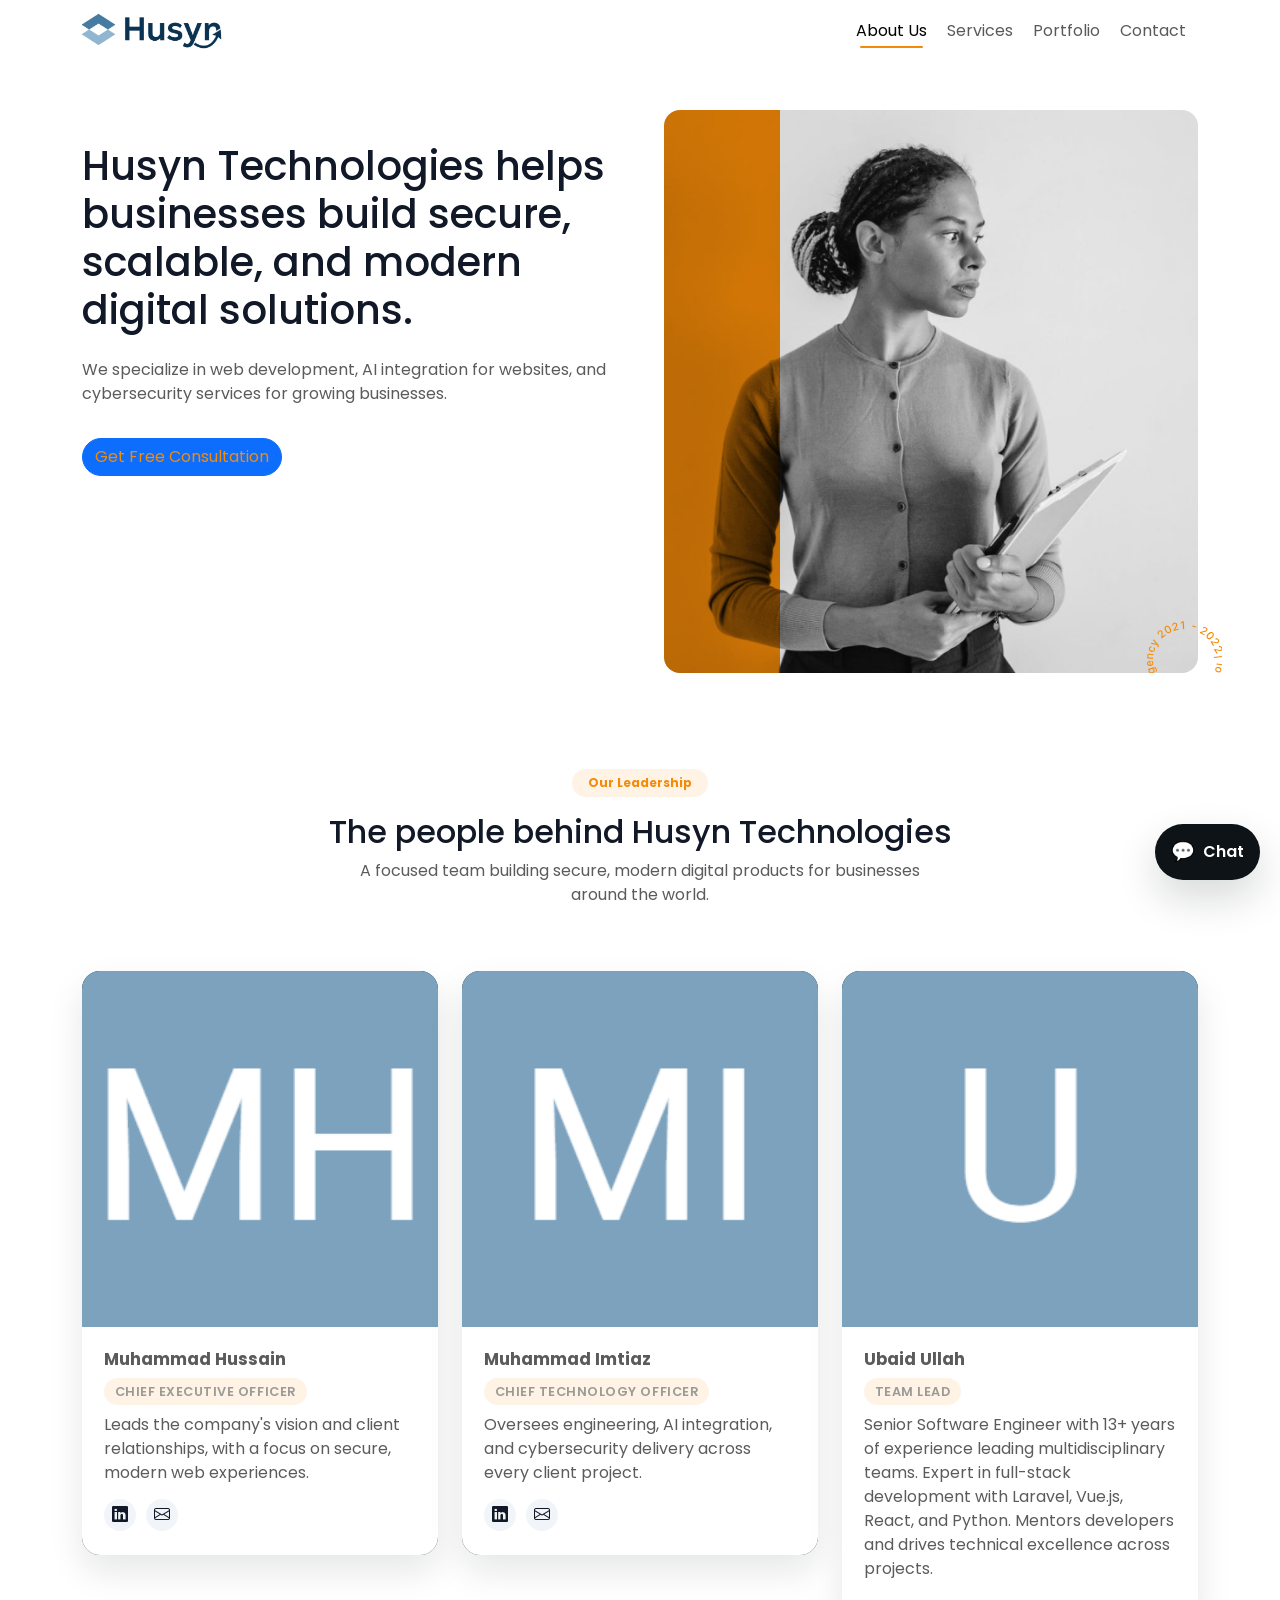
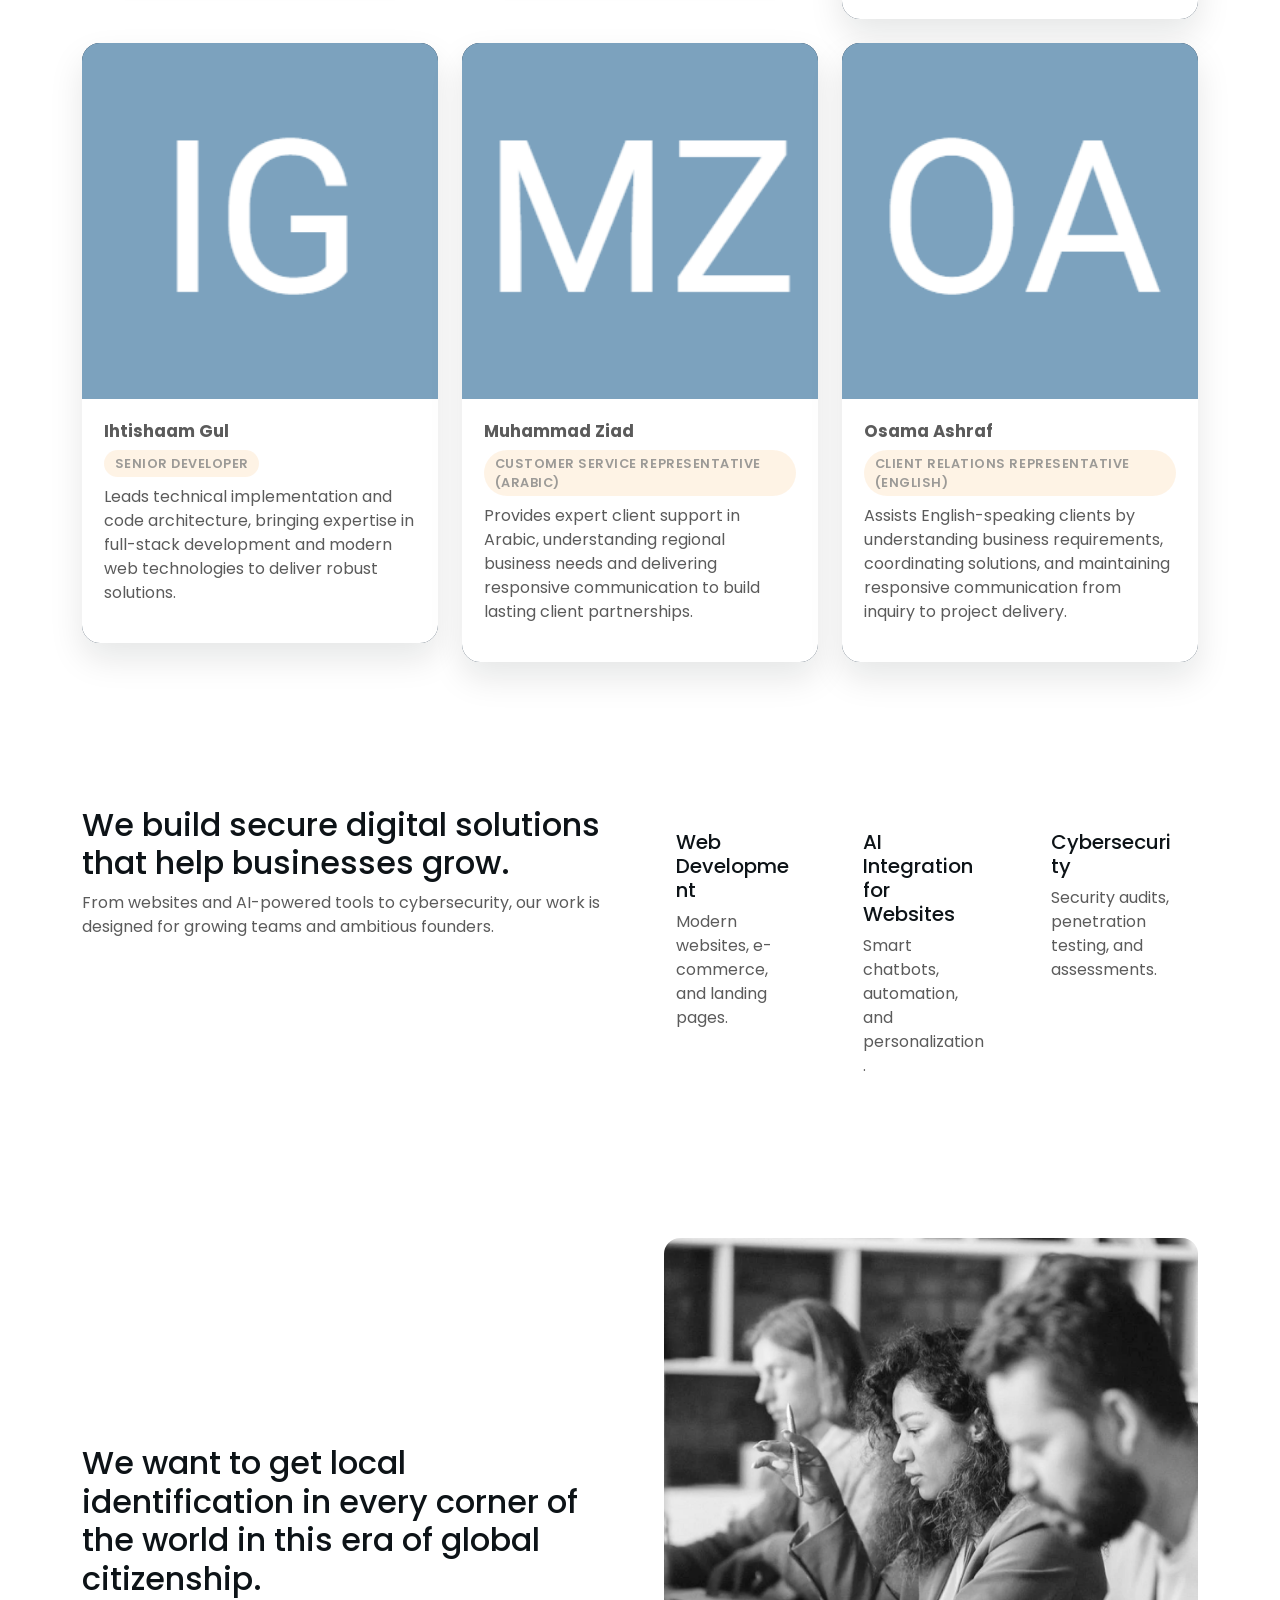
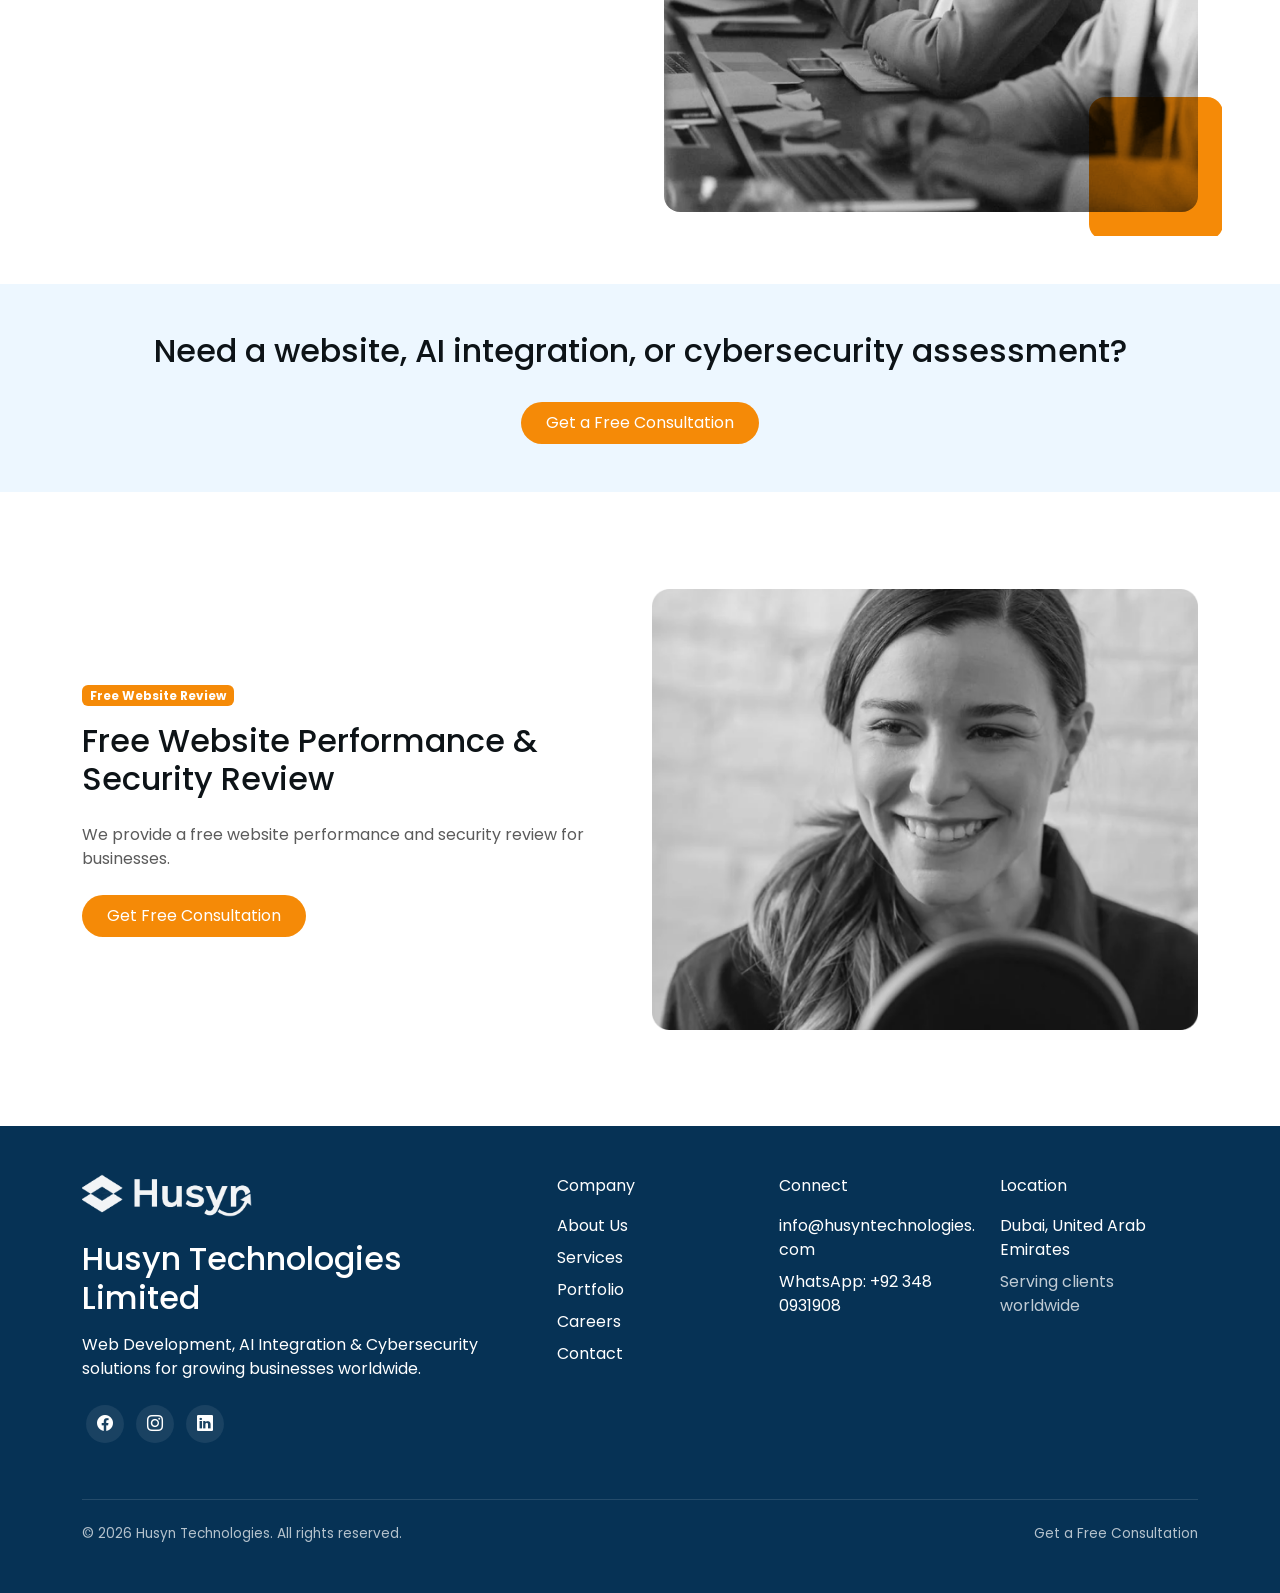
==== commit 2588529e: "added and improved about us" ====
--- a/aboutUs.html
+++ b/aboutUs.html
@@ -124,7 +124,7 @@
         </div>
       </div>
       <!-- Leadership Section  -->
-      <section class="container-fluid py-5 light-bg reveal">
+      <!-- <section class="container-fluid py-5 light-bg reveal">
         <div class="container">
           <div class="row">
             <div class="col-12 text-center mb-5">
@@ -146,7 +146,7 @@
                     Leads the company's vision and client relationships, with a focus on secure, modern web experiences.
                   </p>
                   <div class="leader-socials">
-                    <a href="https://www.linkedin.com/in/muhammad-hussain-in/" target="_blank" rel="noopener" aria-label="Muhammad Hussain on LinkedIn">
+                    <a href="https://www.linkedin.com/company/husyn-technologies/" target="_blank" rel="noopener" aria-label="Muhammad Hussain on LinkedIn">
                       <i class="bi bi-linkedin" aria-hidden="true"></i>
                     </a>
                     <a href="mailto:info@husyntechnologies.com" aria-label="Email Muhammad Hussain">
@@ -166,6 +166,66 @@
                     Oversees engineering, AI integration, and cybersecurity delivery across every client project.
                   </p>
                   <div class="leader-socials">
+                    <a href="https://www.linkedin.com/company/husyn-technologies/" target="_blank" rel="noopener" aria-label="Muhammad Imtiaz on LinkedIn">
+                      <i class="bi bi-linkedin" aria-hidden="true"></i>
+                    </a>
+                    <a href="mailto:info@husyntechnologies.com" aria-label="Email Muhammad Imtiaz">
+                      <i class="bi bi-envelope" aria-hidden="true"></i>
+                    </a>
+                  </div>
+                </div>
+              </div>
+            </div>
+          </div>
+        </div>
+      </section> -->
+
+      <section class="container-fluid py-5 light-bg reveal">
+        <div class="container">
+          <div class="row">
+            <div class="col-12 text-center mb-5">
+              <span class="badge bg-brand-primayfaint rounded-pill py-2 px-3 mb-3">Our Leadership</span>
+              <h2 class="cl-blue-900">The people behind Husyn Technologies</h2>
+              <p class="mx-auto" style="max-width: 38rem;">
+                A focused team building secure, modern digital products for businesses around the world.
+              </p>
+            </div>
+          </div>
+          <div class="row g-4 justify-content-center reveal-stagger is-visible">
+            
+            <!-- CEO Card -->
+            <div class="col-12 col-sm-6 col-lg-4">
+              <div class="leader-card">
+                <img src="./images/Profile_images/MH.png"" alt="Portrait placeholder for Muhammad Hussain, CEO of Husyn Technologies" loading="lazy" />
+                <div class="leader-card-body">
+                  <p class="leader-name">Muhammad Hussain</p>
+                  <span class="leader-role">Chief Executive Officer</span>
+                  <p class="mt-2 mb-0">
+                    Leads the company's vision and client relationships, with a focus on secure, modern web experiences.
+                  </p>
+                  <div class="leader-socials">
+                    <a href="https://www.linkedin.com/in/muhammad-hussain-in/" target="_blank" rel="noopener" aria-label="Muhammad Hussain on LinkedIn">
+                      <i class="bi bi-linkedin" aria-hidden="true"></i>
+                    </a>
+                    <a href="mailto:info@husyntechnologies.com" aria-label="Email Muhammad Hussain">
+                      <i class="bi bi-envelope" aria-hidden="true"></i>
+                    </a>
+                  </div>
+                </div>
+              </div>
+            </div>
+
+            <!-- CTO Card -->
+            <div class="col-12 col-sm-6 col-lg-4">
+              <div class="leader-card">
+                <img src="./images/Profile_images/MI.png" alt="Portrait placeholder for Muhammad Imtiaz, CTO of Husyn Technologies" loading="lazy" />
+                <div class="leader-card-body">
+                  <p class="leader-name">Muhammad Imtiaz</p>
+                  <span class="leader-role">Chief Technology Officer</span>
+                  <p class="mt-2 mb-0">
+                    Oversees engineering, AI integration, and cybersecurity delivery across every client project.
+                  </p>
+                  <div class="leader-socials">
                     <a href="https://www.linkedin.com/in/muhammad-imtiaz-7a5257238" target="_blank" rel="noopener" aria-label="Muhammad Imtiaz on LinkedIn">
                       <i class="bi bi-linkedin" aria-hidden="true"></i>
                     </a>
@@ -176,6 +236,95 @@
                 </div>
               </div>
             </div>
+
+            <!-- Team Lead Card -->
+            <div class="col-12 col-sm-6 col-lg-4">
+              <div class="leader-card">
+                <img src="./images/Profile_images/U.png" alt="Portrait placeholder for Ubaid Ullah, Team Lead at Husyn Technologies" loading="lazy" />
+                <div class="leader-card-body">
+                  <p class="leader-name">Ubaid Ullah</p>
+                  <span class="leader-role">Team Lead</span>
+                  <p class="mt-2 mb-0">
+                    Senior Software Engineer with 13+ years of experience leading multidisciplinary teams. Expert in full-stack development with Laravel, Vue.js, React, and Python. Mentors developers and drives technical excellence across projects.
+                  </p>
+                  <div class="leader-socials">
+                    <!-- <a href="https://www.linkedin.com/in/ubaid332/" target="_blank" rel="noopener" aria-label="Ubaid Ullah on LinkedIn">
+                      <i class="bi bi-linkedin" aria-hidden="true"></i>
+                    </a>
+                    <a href="mailto:info@husyntechnologies.com" aria-label="Email Ubaid Ullah">
+                      <i class="bi bi-envelope" aria-hidden="true"></i>
+                    </a> -->
+                  </div>
+                </div>
+              </div>
+            </div>
+
+            <!-- Senior Developer Card -->
+            <div class="col-12 col-sm-6 col-lg-4">
+              <div class="leader-card">
+                <img src="./images/Profile_images/IG.png" alt="Portrait placeholder for Ihtishaam Gul, Senior Developer at Husyn Technologies" loading="lazy" />
+                <div class="leader-card-body">
+                  <p class="leader-name">Ihtishaam Gul</p>
+                  <span class="leader-role">Senior Developer</span>
+                  <p class="mt-2 mb-0">
+                    Leads technical implementation and code architecture, bringing expertise in full-stack development and modern web technologies to deliver robust solutions.
+                  </p>
+                  <div class="leader-socials">
+                    <!-- <a href="#" target="_blank" rel="noopener noreferrer" aria-label="Ihtishaam Gul on LinkedIn">
+                      <i class="bi bi-linkedin" aria-hidden="true"></i>
+                    </a>
+                    <a href="mailto:info@husyntechnologies.com" aria-label="Email Ihtishaam Gul">
+                      <i class="bi bi-envelope" aria-hidden="true"></i>
+                    </a> -->
+                  </div>
+                </div>
+              </div>
+            </div>
+
+            <!-- Arabic Customer Service Card -->
+            <div class="col-12 col-sm-6 col-lg-4">
+              <div class="leader-card">
+                <img src="./images/Profile_images/MZ.png" alt="Portrait placeholder for Muhammad Ziad, Customer Service Representative (Arabic) at Husyn Technologies" loading="lazy" />
+                <div class="leader-card-body">
+                  <p class="leader-name">Muhammad Ziad</p>
+                  <span class="leader-role">Customer Service Representative (Arabic)</span>
+                  <p class="mt-2 mb-0">
+                    Provides expert client support in Arabic, understanding regional business needs and delivering responsive communication to build lasting client partnerships.
+                  </p>
+                  <div class="leader-socials">
+                    <!-- <a href="https://www.linkedin.com/in/muhammad-ziad/" target="_blank" rel="noopener" aria-label="Muhammad Ziad on LinkedIn">
+                      <i class="bi bi-linkedin" aria-hidden="true"></i>
+                    </a>
+                    <a href="mailto:info@husyntechnologies.com" aria-label="Email Muhammad Ziad">
+                      <i class="bi bi-envelope" aria-hidden="true"></i>
+                    </a> -->
+                  </div>
+                </div>
+              </div>
+            </div>
+
+            <!-- English Client Relations Card -->
+            <div class="col-12 col-sm-6 col-lg-4">
+              <div class="leader-card">
+                <img src="./images/Profile_images/OA.png" alt="Portrait placeholder for Osama Ashraf, Client Relations Representative (English) at Husyn Technologies" loading="lazy" />
+                <div class="leader-card-body">
+                  <p class="leader-name">Osama Ashraf</p>
+                  <span class="leader-role">Client Relations Representative (English)</span>
+                  <p class="mt-2 mb-0">
+                    Assists English-speaking clients by understanding business requirements, coordinating solutions, and maintaining responsive communication from inquiry to project delivery.
+                  </p>
+                  <div class="leader-socials">
+                    <!-- <a href="#" target="_blank" rel="noopener noreferrer" aria-label="Osama Ashraf on LinkedIn">
+                      <i class="bi bi-linkedin" aria-hidden="true"></i>
+                    </a>
+                    <a href="mailto:info@husyntechnologies.com" aria-label="Email Osama Ashraf">
+                      <i class="bi bi-envelope" aria-hidden="true"></i>
+                    </a> -->
+                  </div>
+                </div>
+              </div>
+            </div>
+
           </div>
         </div>
       </section>
